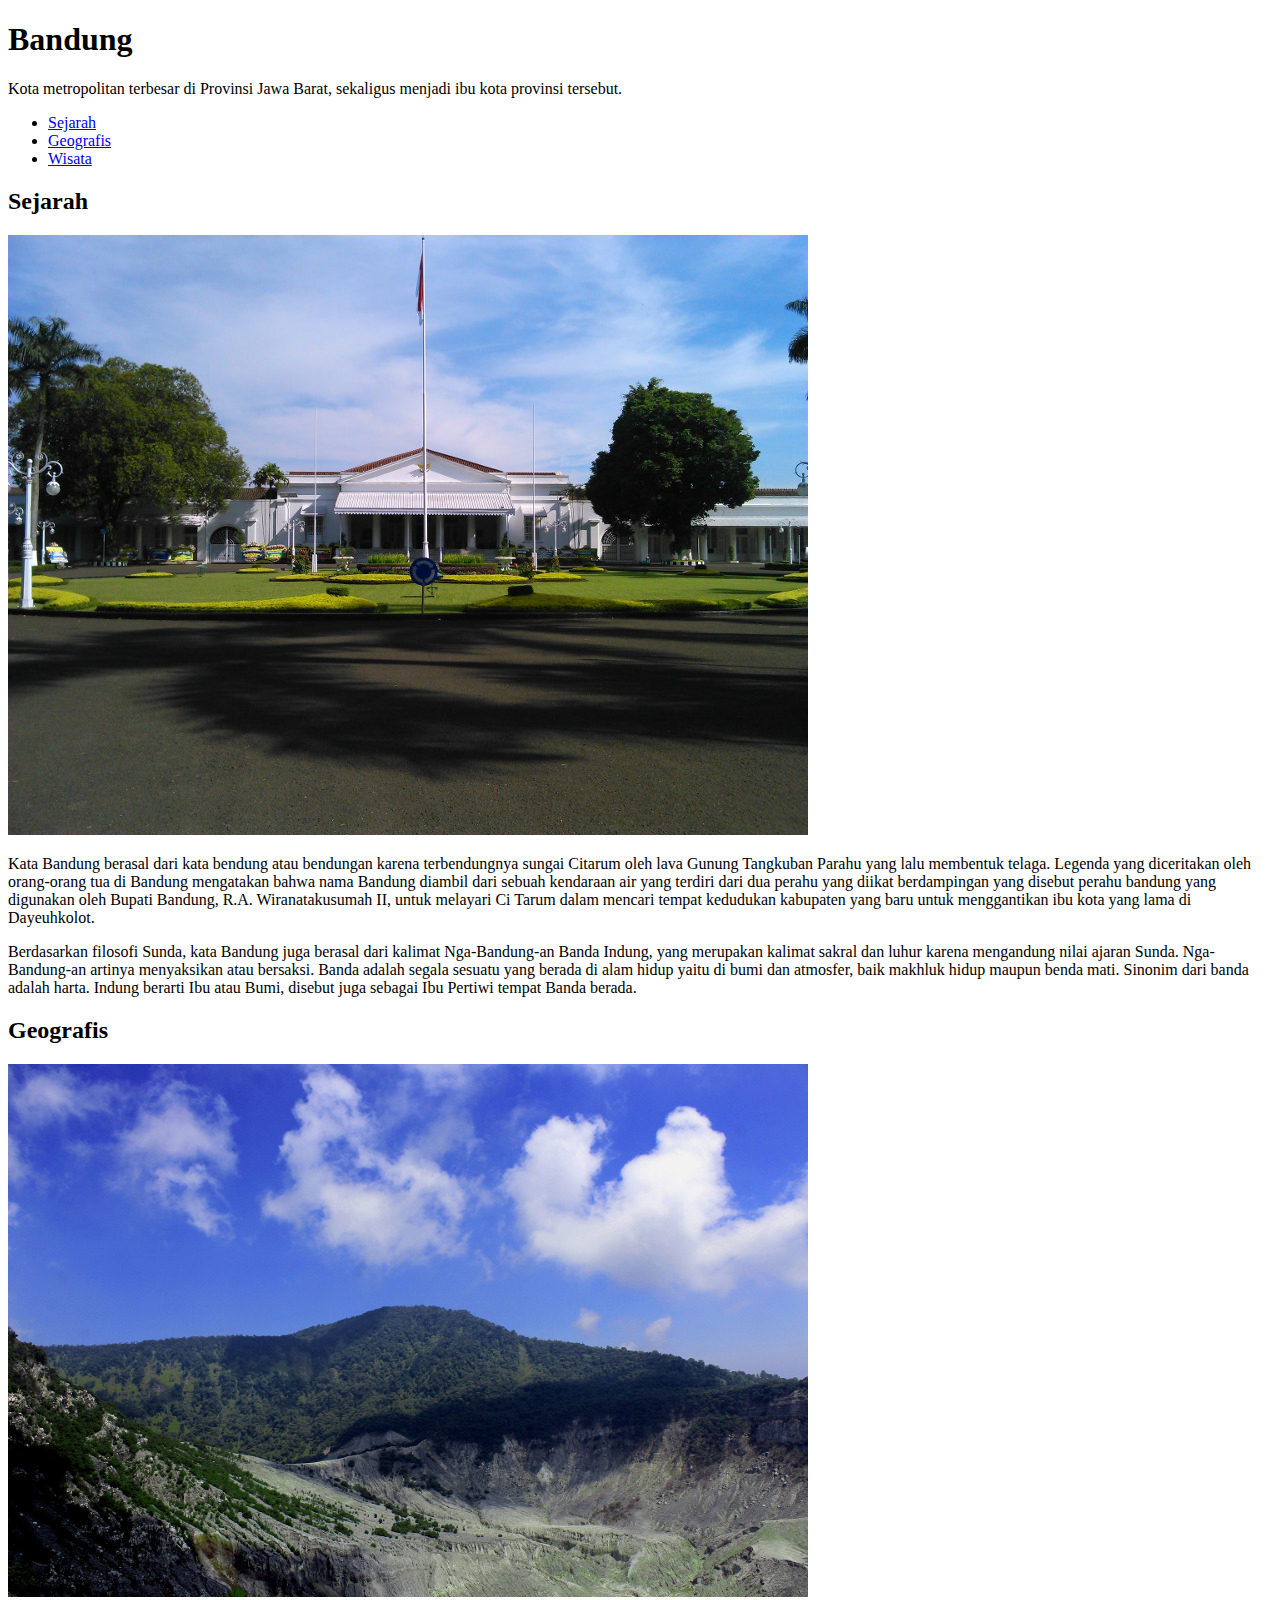
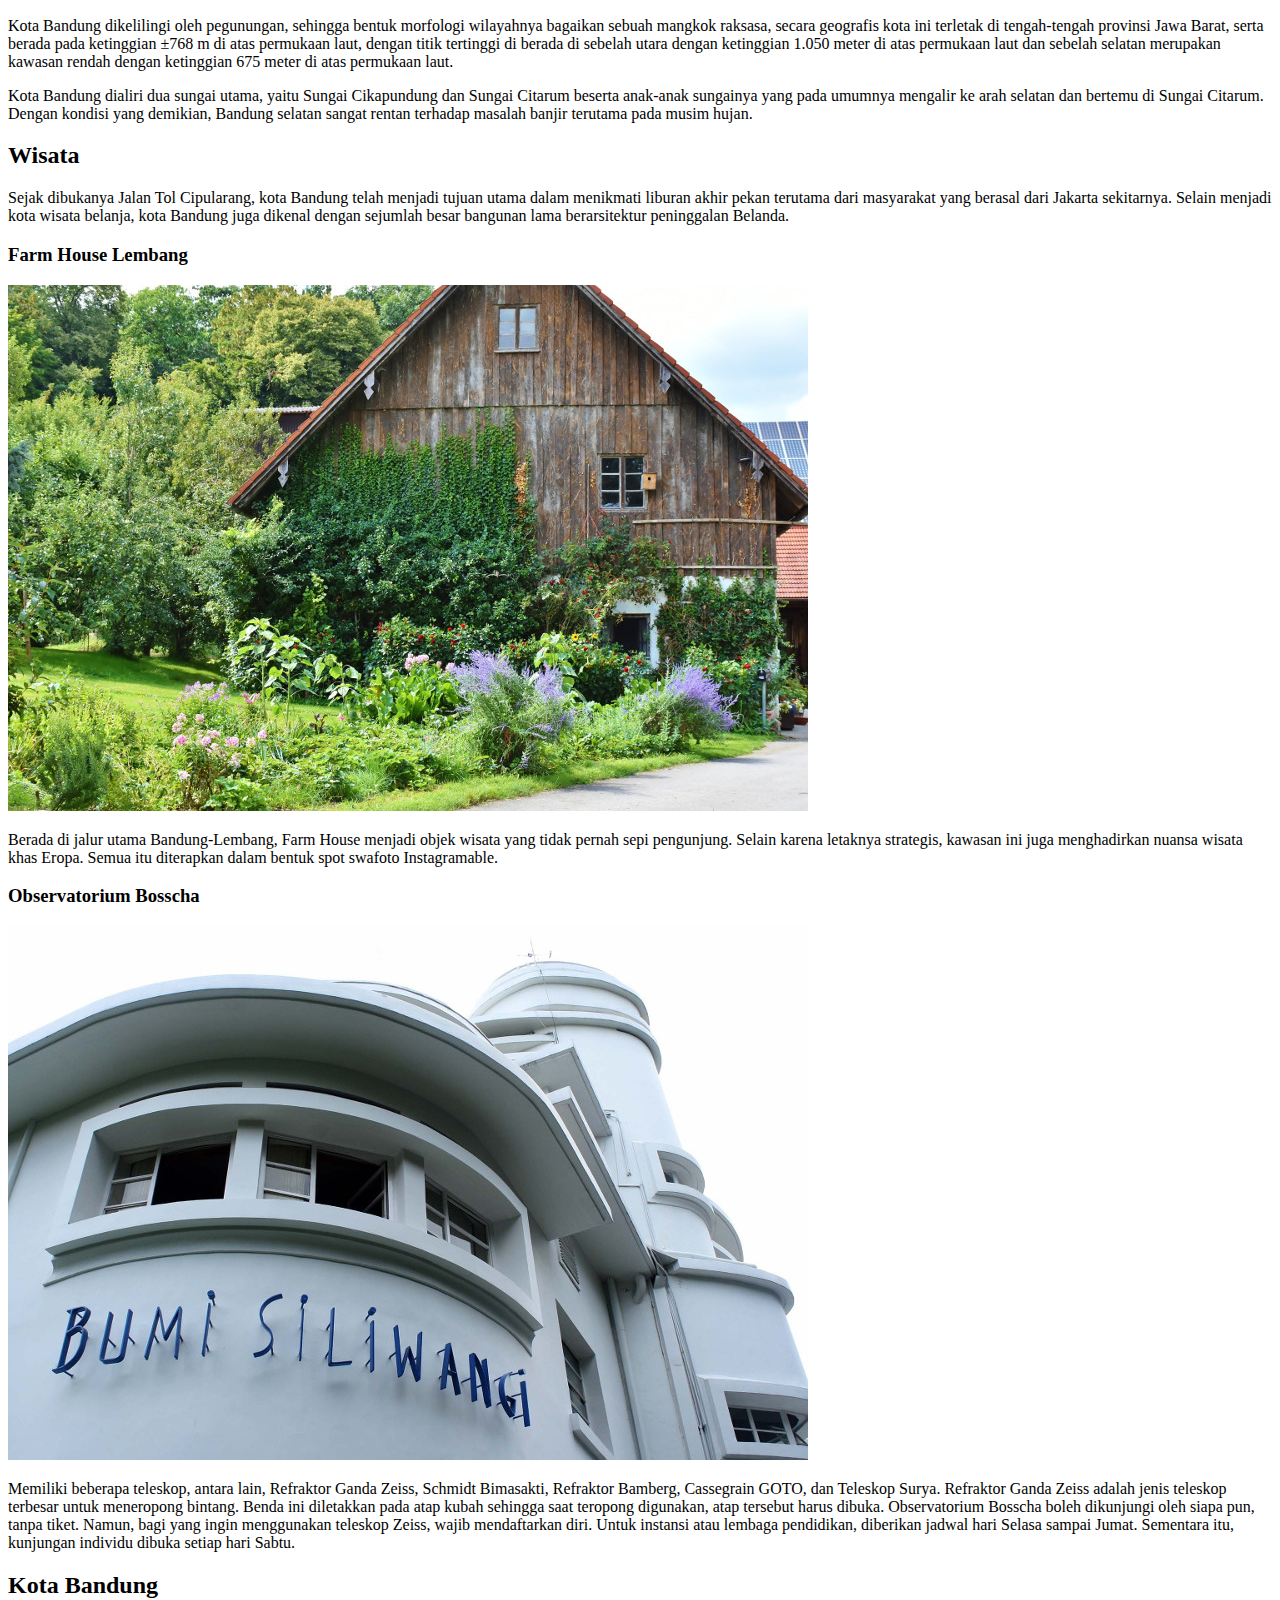
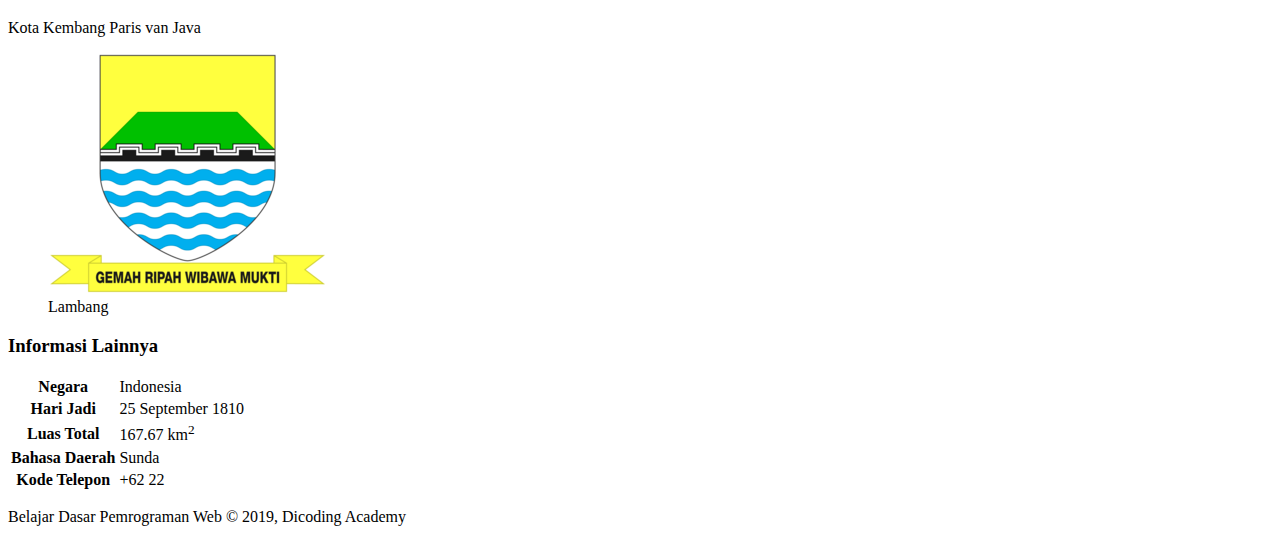
==== index.html @ 8bcd6dc8 "add table" ====
<!DOCTYPE html>
<html>
<head>
</head>
<body>
    <header>
        <h1>Bandung</h1>
        <p>Kota metropolitan terbesar di Provinsi Jawa Barat, sekaligus menjadi ibu kota provinsi tersebut.</p>
        <nav>
            <ul>
                <li><a href="#sejarah">Sejarah</a></li>
                <li><a href="#geografis">Geografis</a></li>
                <li><a href="#wisata">Wisata</a></li>
            </ul>
        </nav>
    </header>

    <main>
        <div id="content">
            <article id="sejarah">
                <h2>Sejarah</h2>
                <img src="assets/image/history.jpg" alt="sejarah">
                <p>Kata Bandung berasal dari kata bendung atau bendungan karena terbendungnya sungai Citarum oleh lava Gunung Tangkuban Parahu yang lalu membentuk telaga. Legenda yang diceritakan oleh orang-orang tua di Bandung mengatakan bahwa nama Bandung diambil dari sebuah kendaraan air yang terdiri dari dua perahu yang diikat berdampingan yang disebut perahu bandung yang digunakan oleh Bupati Bandung, R.A. Wiranatakusumah II, untuk melayari Ci Tarum dalam mencari tempat kedudukan kabupaten yang baru untuk menggantikan ibu kota yang lama di Dayeuhkolot.</p>
                <p>Berdasarkan filosofi Sunda, kata Bandung juga berasal dari kalimat Nga-Bandung-an Banda Indung, yang merupakan kalimat sakral dan luhur karena mengandung nilai ajaran Sunda. Nga-Bandung-an artinya menyaksikan atau bersaksi. Banda adalah segala sesuatu yang berada di alam hidup yaitu di bumi dan atmosfer, baik makhluk hidup maupun benda mati. Sinonim dari banda adalah harta. Indung berarti Ibu atau Bumi, disebut juga sebagai Ibu Pertiwi tempat Banda berada.</p>
            </article>

            <article id="geografis">
                <h2>Geografis</h2>
                <img src="assets/image/geografis.jpg" alt="geografis">
                <p>Kota Bandung dikelilingi oleh pegunungan, sehingga bentuk morfologi wilayahnya bagaikan sebuah mangkok raksasa, secara geografis kota ini terletak di tengah-tengah provinsi Jawa Barat, serta berada pada ketinggian ±768 m di atas permukaan laut, dengan titik tertinggi di berada di sebelah utara dengan ketinggian 1.050 meter di atas permukaan laut dan sebelah selatan merupakan kawasan rendah dengan ketinggian 675 meter di atas permukaan laut.</p>
                <p>Kota Bandung dialiri dua sungai utama, yaitu Sungai Cikapundung dan Sungai Citarum beserta anak-anak sungainya yang pada umumnya mengalir ke arah selatan dan bertemu di Sungai Citarum. Dengan kondisi yang demikian, Bandung selatan sangat rentan terhadap masalah banjir terutama pada musim hujan.</p>
            </article>
            
            <article id="wisata">
                <h2>Wisata</h2>
                <p>Sejak dibukanya Jalan Tol Cipularang, kota Bandung telah menjadi tujuan utama dalam menikmati liburan akhir pekan terutama dari masyarakat yang berasal dari Jakarta sekitarnya. Selain menjadi kota wisata belanja, kota Bandung juga dikenal dengan sejumlah besar bangunan lama berarsitektur peninggalan Belanda.</p>
                
                <section>
                    <h3>Farm House Lembang</h3>
                    <img src="assets/image/farm-house.jpg" alt="farm house">
                    <p>Berada di jalur utama Bandung-Lembang, Farm House menjadi objek wisata yang tidak pernah sepi pengunjung. Selain karena letaknya strategis, kawasan ini juga menghadirkan nuansa wisata khas Eropa. Semua itu diterapkan dalam bentuk spot swafoto Instagramable.</p>
                </section>

                <section>
                    <h3>Observatorium Bosscha</h3>
                    <img src="assets/image/bosscha.jpg" alt="bosscha">
                    <p>Memiliki beberapa teleskop, antara lain, Refraktor Ganda Zeiss, Schmidt Bimasakti, Refraktor Bamberg, Cassegrain GOTO, dan Teleskop Surya. Refraktor Ganda Zeiss adalah jenis teleskop terbesar untuk meneropong bintang. Benda ini diletakkan pada atap kubah sehingga saat teropong digunakan, atap tersebut harus dibuka. Observatorium Bosscha boleh dikunjungi oleh siapa pun, tanpa tiket. Namun, bagi yang ingin menggunakan teleskop Zeiss, wajib mendaftarkan diri. Untuk instansi atau lembaga pendidikan, diberikan jadwal hari Selasa sampai Jumat. Sementara itu, kunjungan individu dibuka setiap hari Sabtu.</p>
                </section>
            </article>
        </div>

        <aside>
            <article>
                <header>
                    <h2>Kota Bandung</h2>
                    <p>Kota Kembang Paris van Java</p>
                    <figure>
                        <img src="assets/image/bandung-badge.png" >
                        <figcaption>Lambang</figcaption>
                    </figure>
                </header>
                <section>
                    <h3>Informasi Lainnya</h3>
                    <table>
                        <tr>
                            <th>Negara</th>
                            <td>Indonesia</td>
                        </tr>
                        <tr>
                            <th>Hari Jadi</th>
                            <td>25 September 1810</td>
                        </tr>
                        <tr>
                            <th>Luas Total</th>
                            <td>167.67 km<sup>2</sup></td>
                        </tr>
                        <tr>
                            <th>Bahasa Daerah</th>
                            <td>Sunda</td>
                        </tr>
                        <tr>
                            <th>Kode Telepon</th>
                            <td>+62 22</td>
                        </tr>
                    </table>
                </section>
            </article>
        </aside>
    </main>

    <footer>
        <p>Belajar Dasar Pemrograman Web &#169; 2019, Dicoding Academy</p>
    </footer>

</body>
</html>
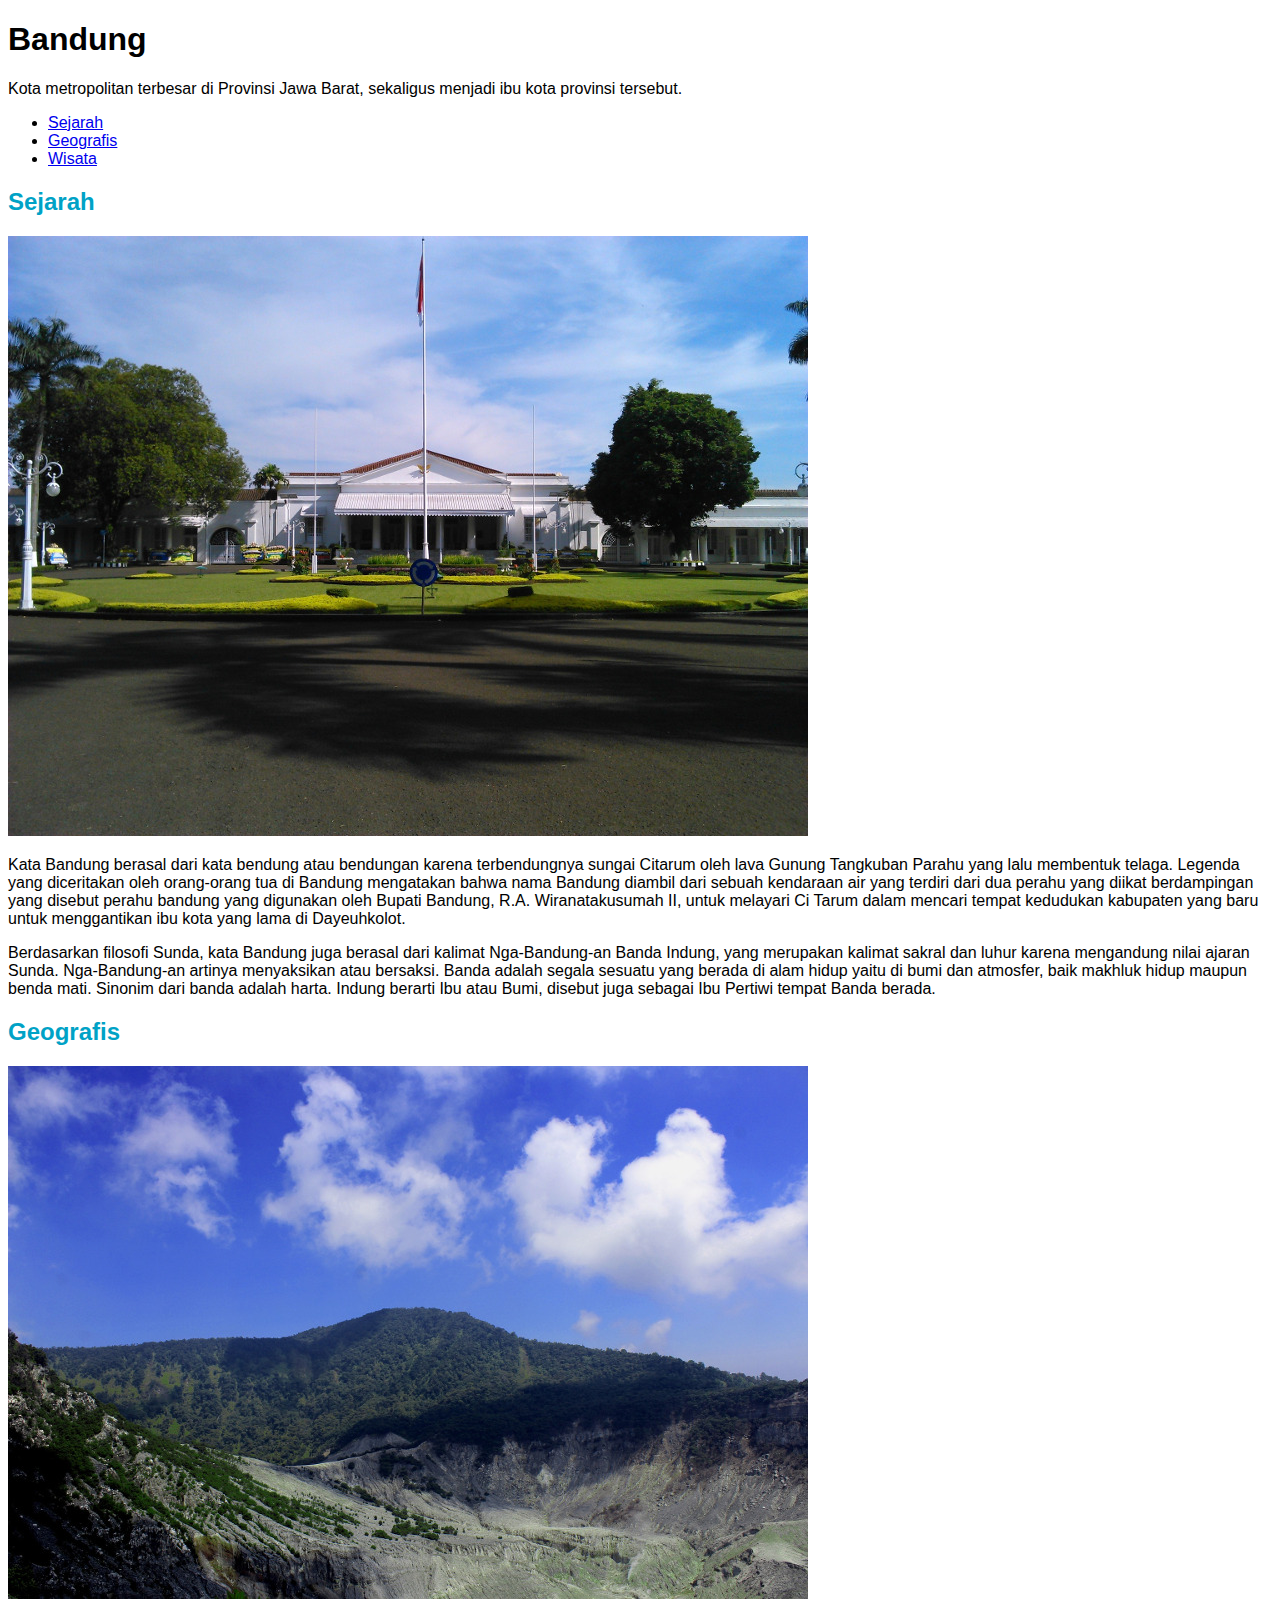
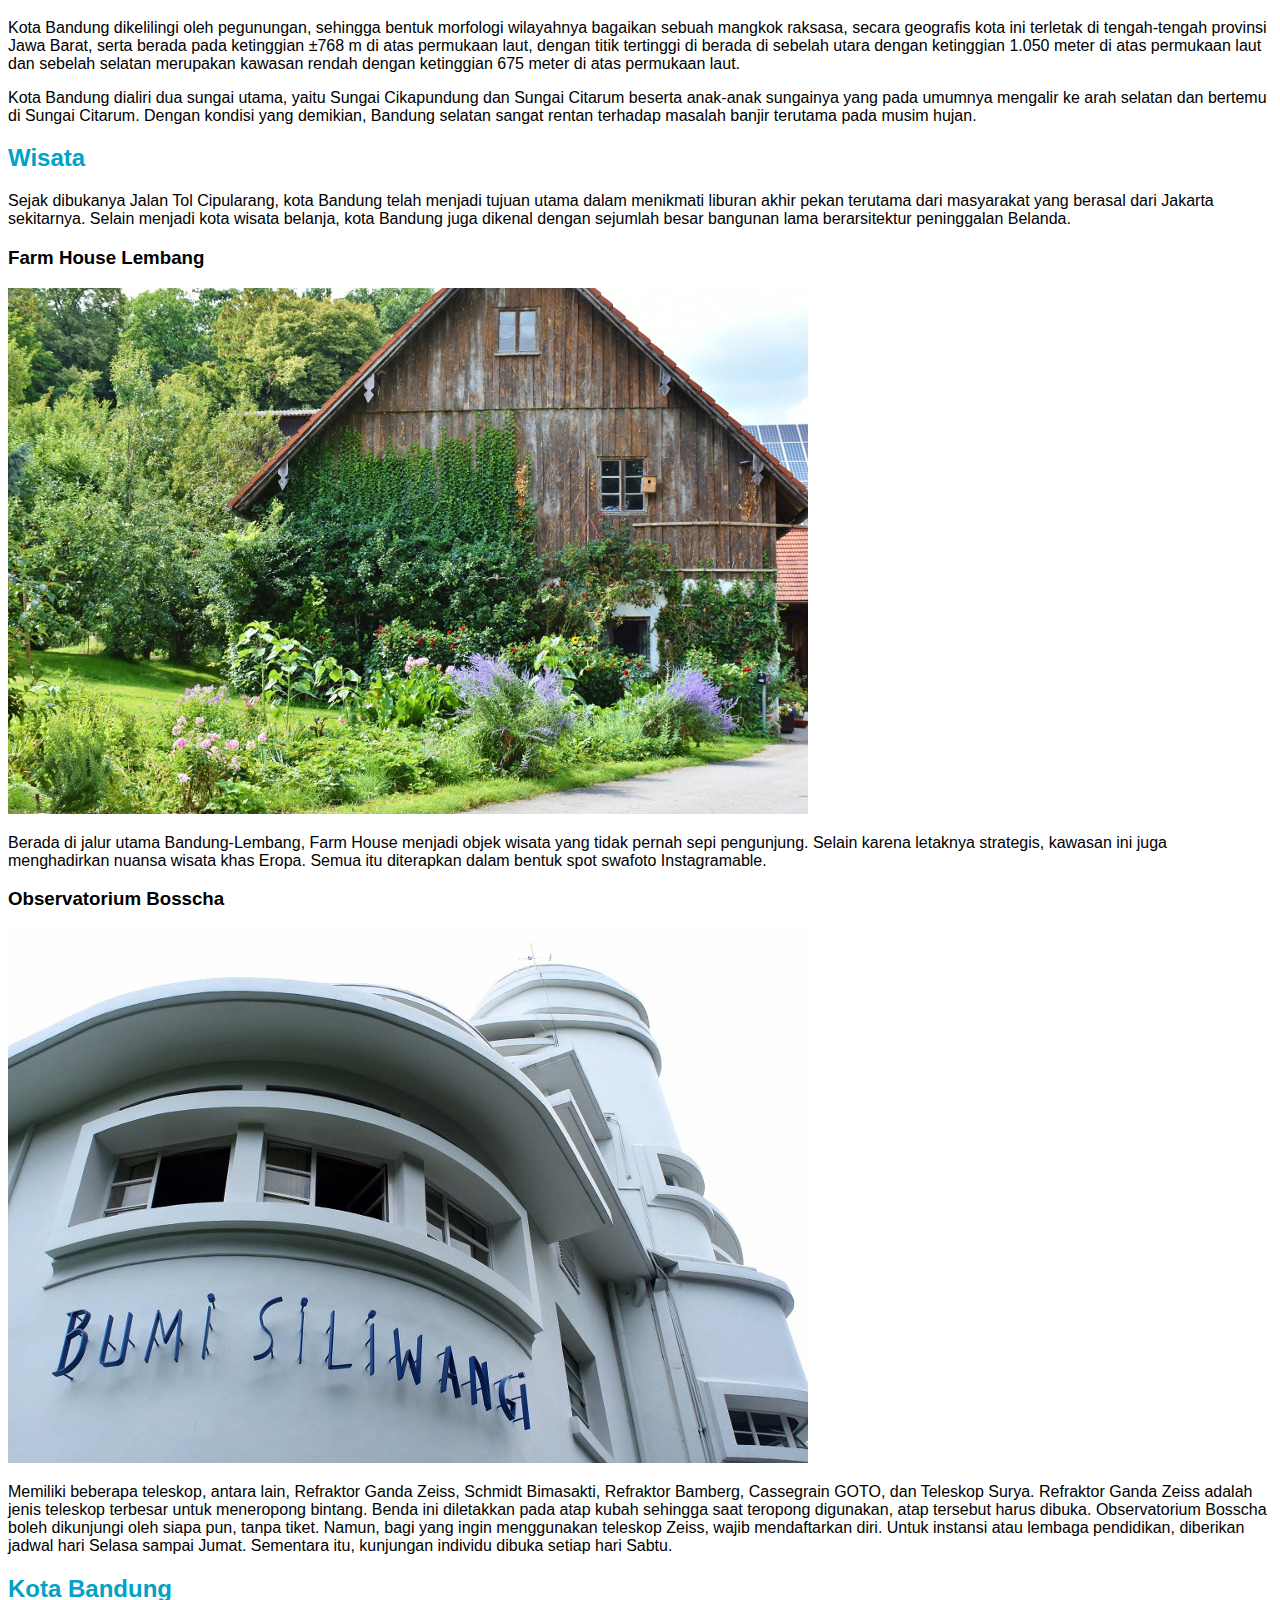
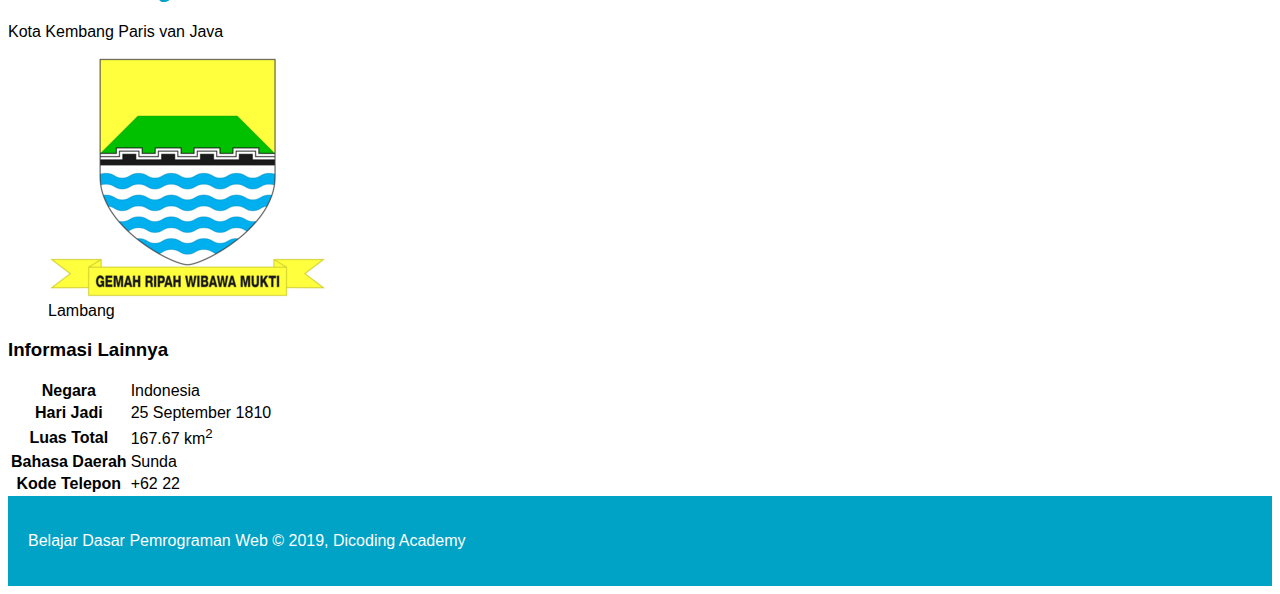
==== commit 72fb7964: "menerapkan styling dasar" ====
--- a/index.html
+++ b/index.html
@@ -1,6 +1,7 @@
 <!DOCTYPE html>
 <html>
 <head>
+    <link rel="stylesheet" href="assets/styles/style.css">
 </head>
 <body>
     <header>
--- a/assets/styles/style.css
+++ b/assets/styles/style.css
@@ -0,0 +1,17 @@
+body {
+    font-family: sans-serif;
+}
+
+h2 {
+    color: #00a2c6;
+}
+
+h3 {
+    color: 00a2c6;
+}
+
+footer {
+    padding: 20px;
+    color: white;
+    background-color: #00a2c6;
+}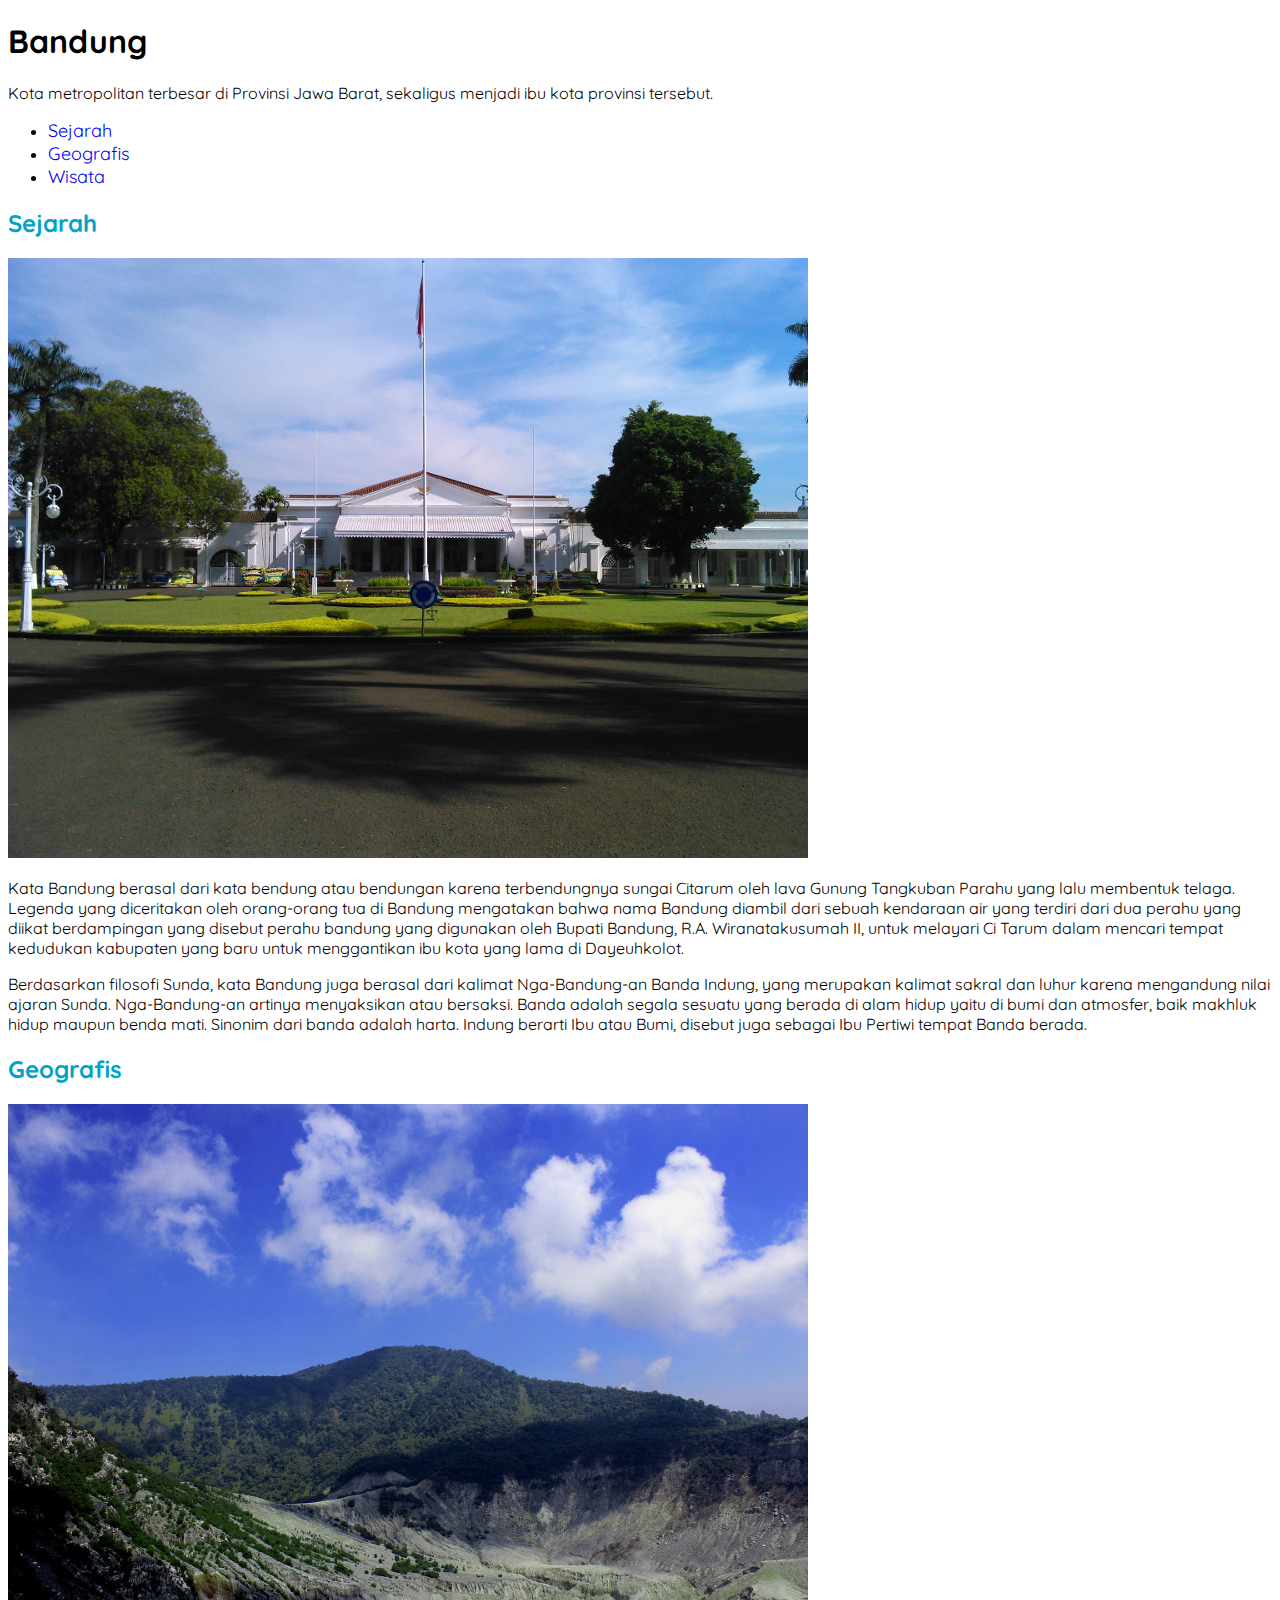
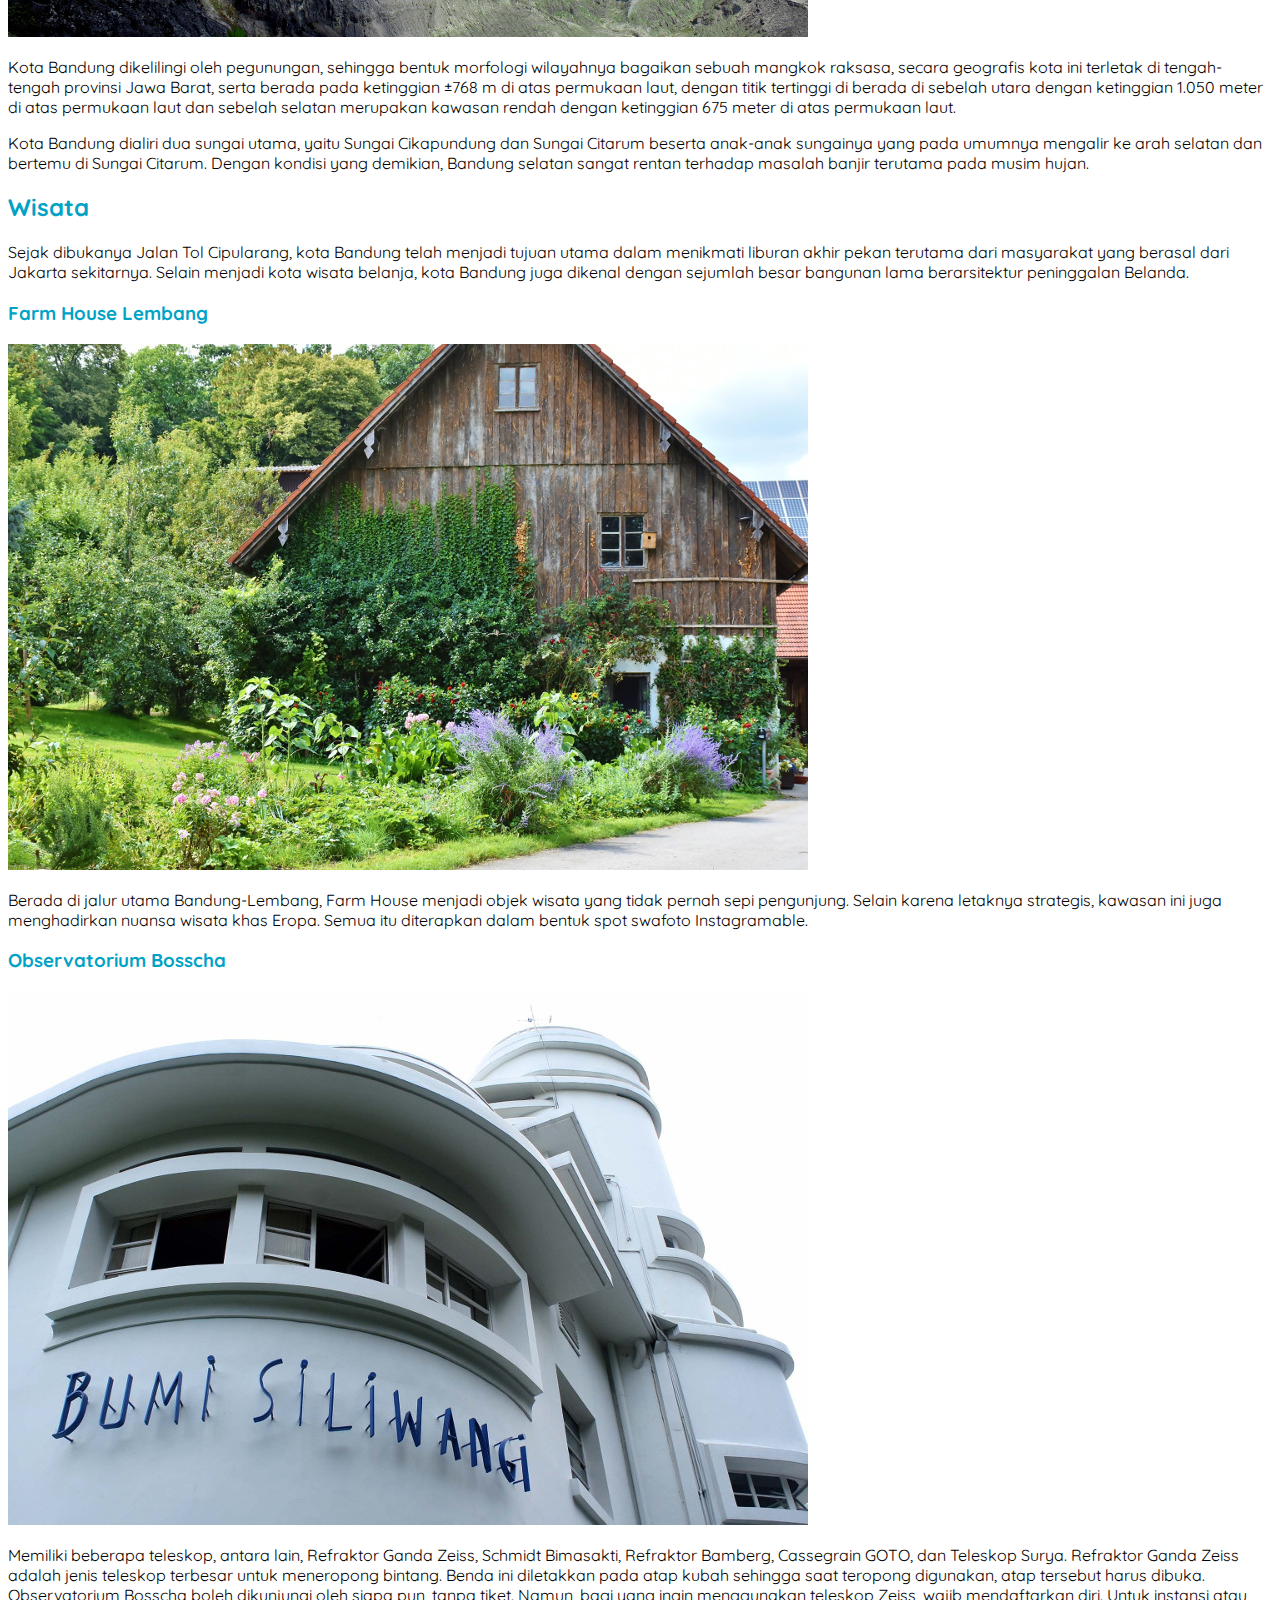
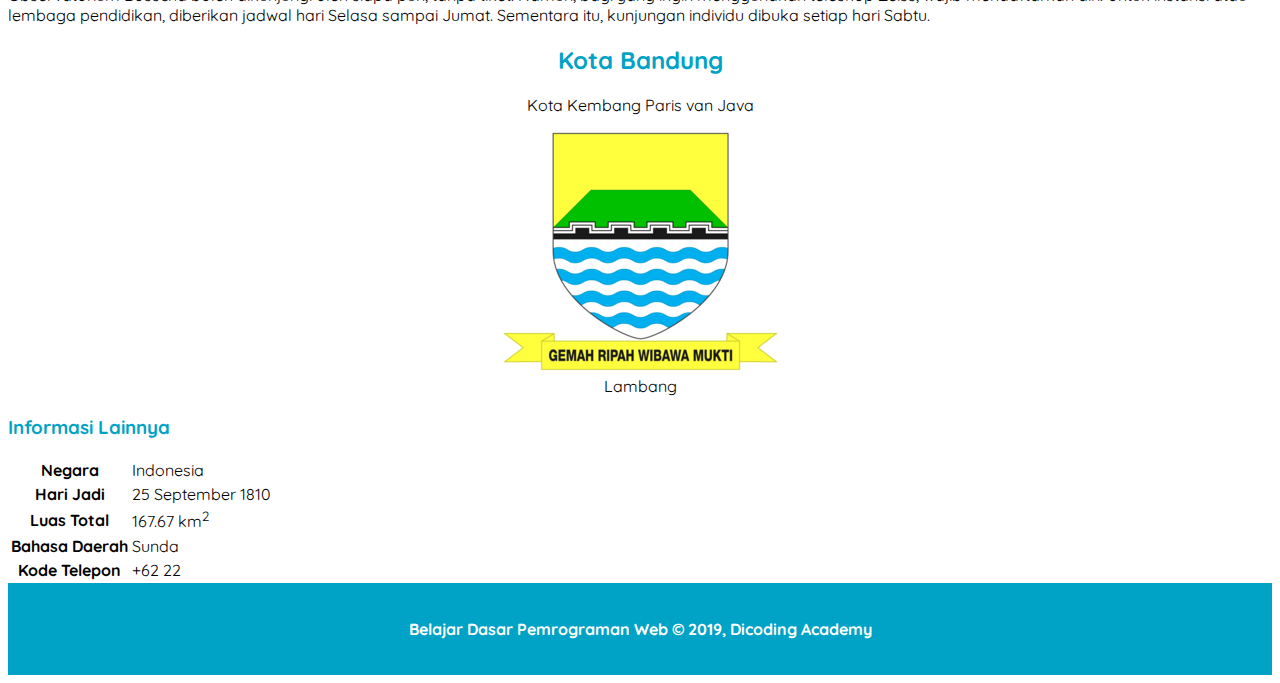
==== commit 872b5314: "menetapkan ukuran, ketebalan, dan alignment teks pad halaman profil" ====
--- a/index.html
+++ b/index.html
@@ -51,7 +51,7 @@
         </div>
 
         <aside>
-            <article>
+            <article class="profile" >
                 <header>
                     <h2>Kota Bandung</h2>
                     <p>Kota Kembang Paris van Java</p>
--- a/assets/styles/style.css
+++ b/assets/styles/style.css
@@ -1,5 +1,7 @@
+@import url('https://fonts.googleapis.com/css2?family=Quicksand:wght@400;700&display=swap');
+
 body {
-    font-family: sans-serif;
+    font-family: 'Quicksand', sans-serif;
 }
 
 h2 {
@@ -7,11 +9,33 @@
 }
 
 h3 {
-    color: 00a2c6;
+    color: #00a2c6;
 }
 
 footer {
     padding: 20px;
     color: white;
     background-color: #00a2c6;
+}
+
+nav a {
+    font-size: 18px;
+    font-weight: 400;
+    text-decoration: none;
+}
+
+nav a:hover {
+    font-weight: bold;
+}
+
+.profile header {
+    text-align: center;
+}
+
+footer {
+    padding: 20px;
+    color: white;
+    background-color: #00a2c6;
+    text-align: center;
+    font-weight: bold;
 }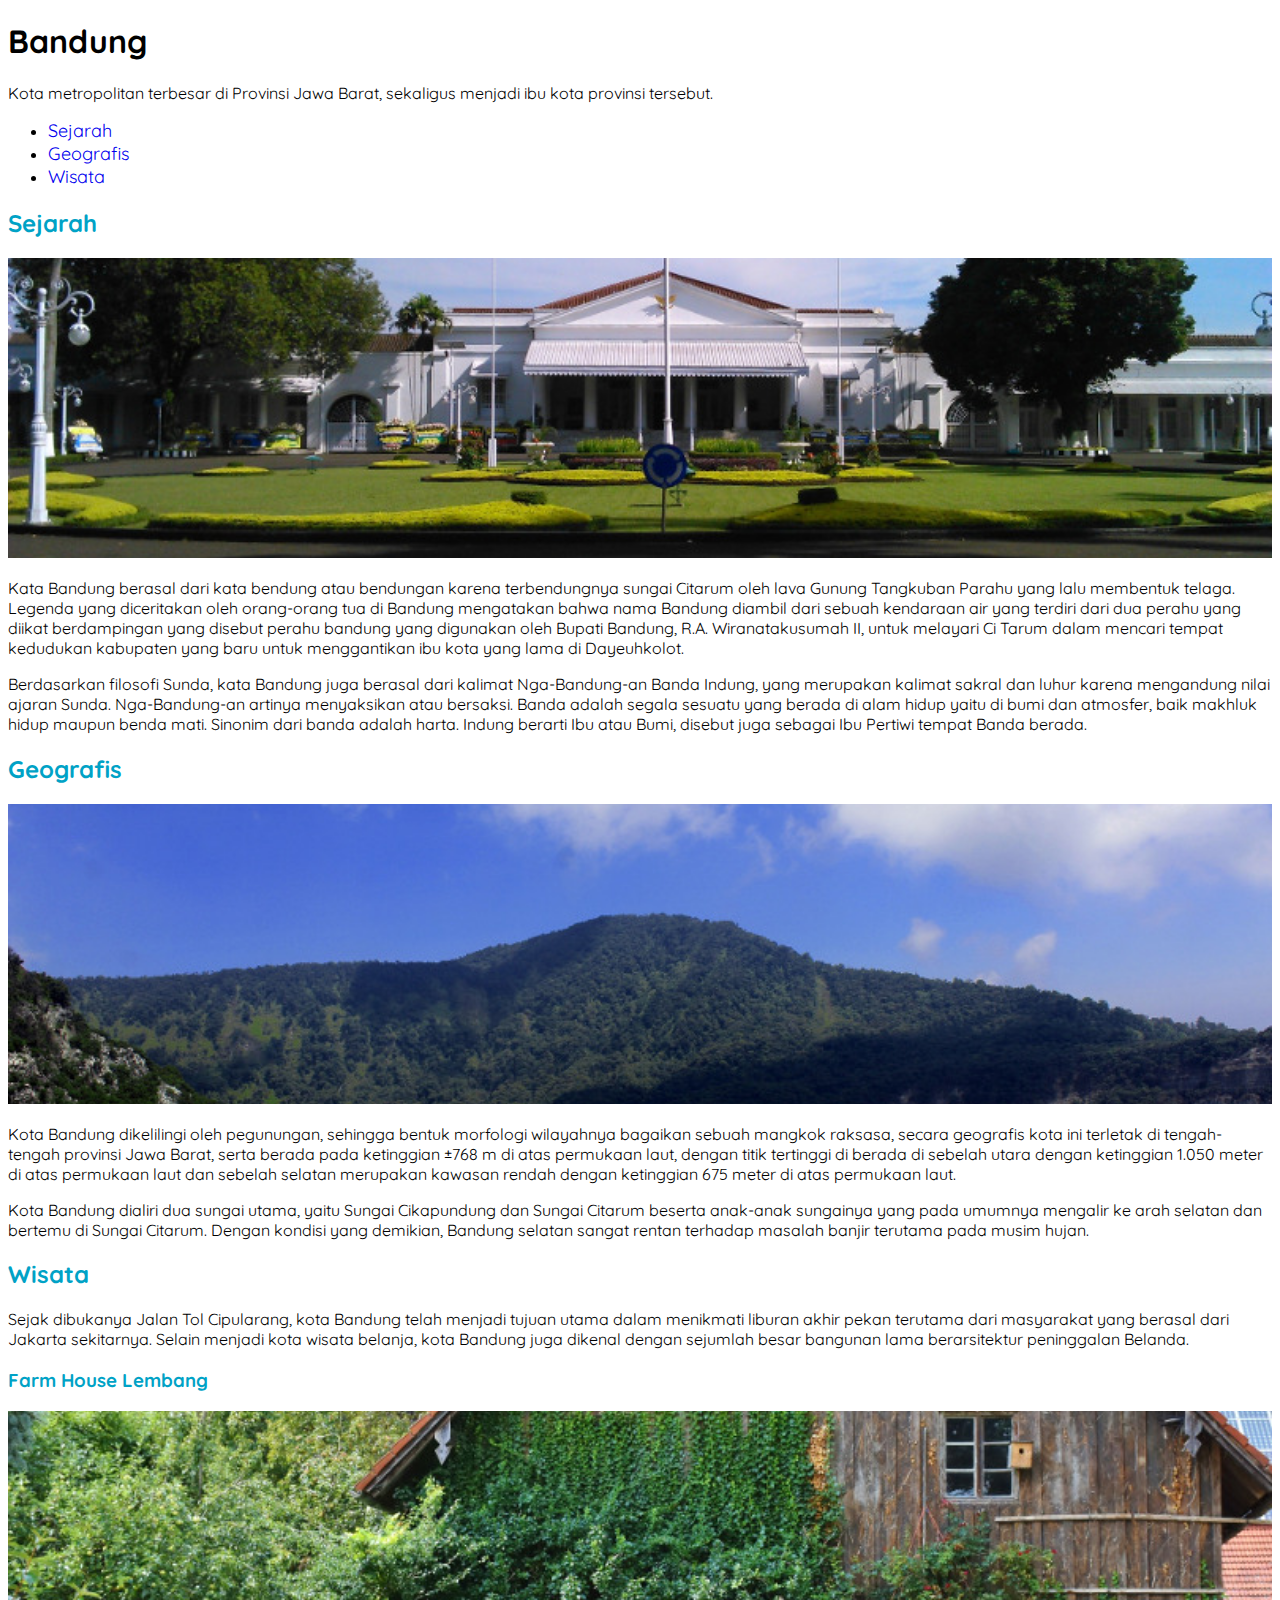
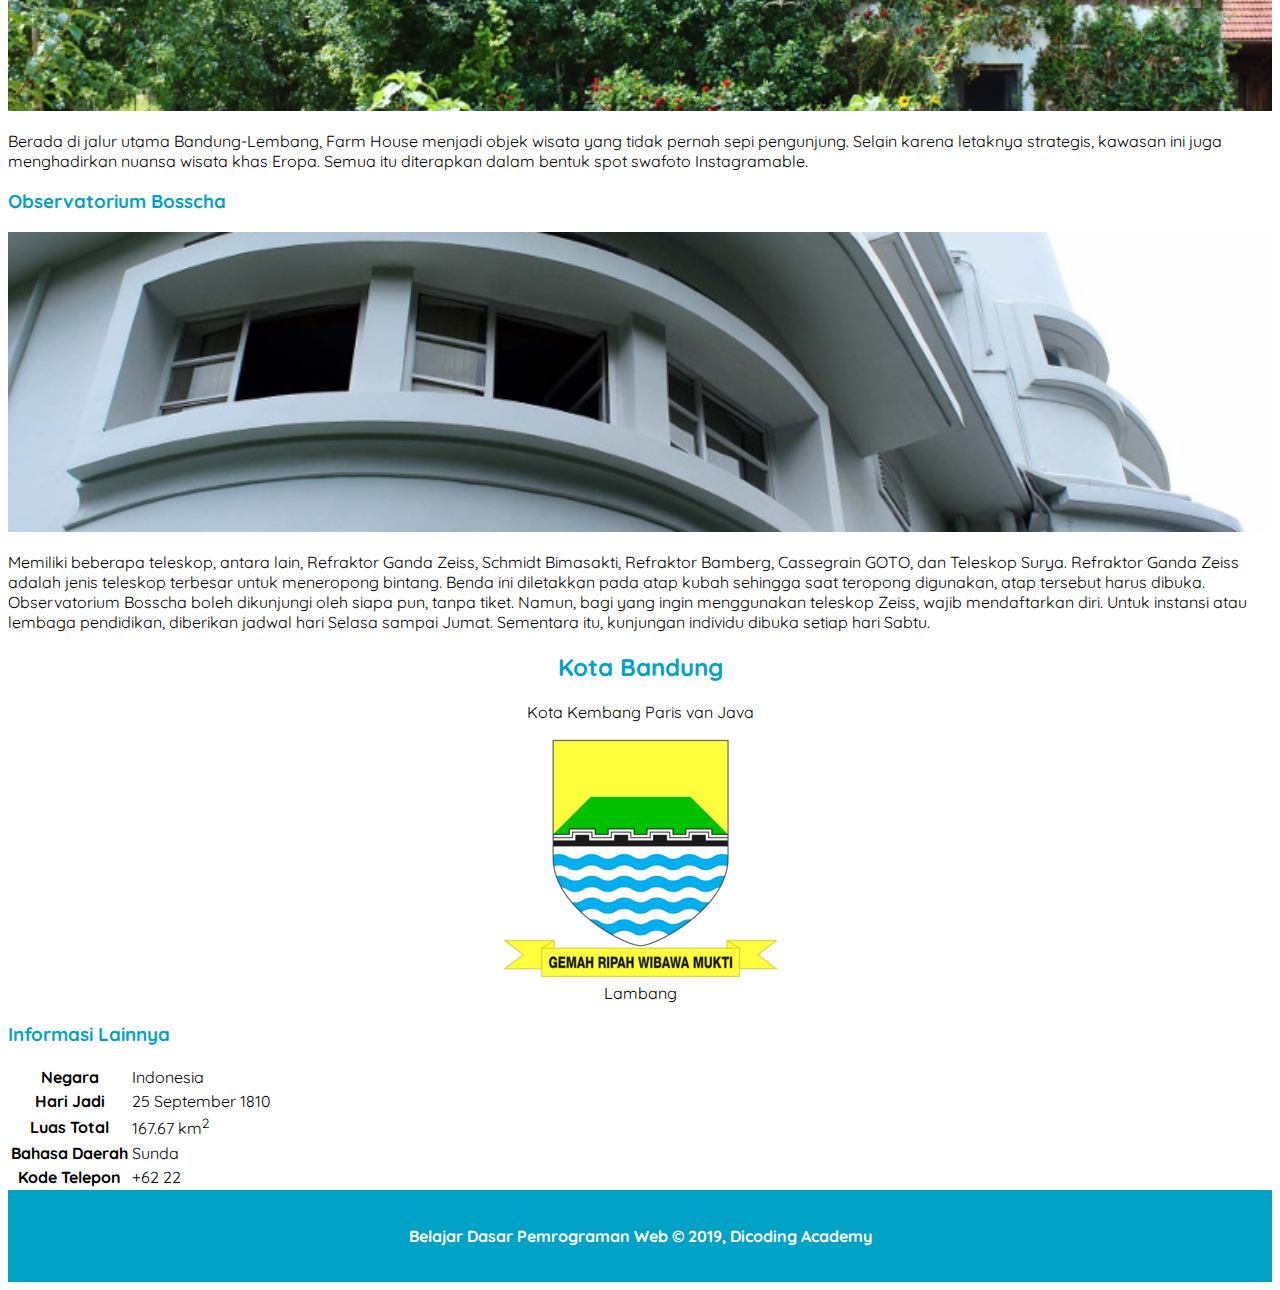
==== commit 514ac1ca: "Menetapkan ukuran pada gambar" ====
--- a/index.html
+++ b/index.html
@@ -20,14 +20,14 @@
         <div id="content">
             <article id="sejarah">
                 <h2>Sejarah</h2>
-                <img src="assets/image/history.jpg" alt="sejarah">
+                <img src="assets/image/history.jpg" alt="sejarah" class="featured-image">
                 <p>Kata Bandung berasal dari kata bendung atau bendungan karena terbendungnya sungai Citarum oleh lava Gunung Tangkuban Parahu yang lalu membentuk telaga. Legenda yang diceritakan oleh orang-orang tua di Bandung mengatakan bahwa nama Bandung diambil dari sebuah kendaraan air yang terdiri dari dua perahu yang diikat berdampingan yang disebut perahu bandung yang digunakan oleh Bupati Bandung, R.A. Wiranatakusumah II, untuk melayari Ci Tarum dalam mencari tempat kedudukan kabupaten yang baru untuk menggantikan ibu kota yang lama di Dayeuhkolot.</p>
                 <p>Berdasarkan filosofi Sunda, kata Bandung juga berasal dari kalimat Nga-Bandung-an Banda Indung, yang merupakan kalimat sakral dan luhur karena mengandung nilai ajaran Sunda. Nga-Bandung-an artinya menyaksikan atau bersaksi. Banda adalah segala sesuatu yang berada di alam hidup yaitu di bumi dan atmosfer, baik makhluk hidup maupun benda mati. Sinonim dari banda adalah harta. Indung berarti Ibu atau Bumi, disebut juga sebagai Ibu Pertiwi tempat Banda berada.</p>
             </article>
 
             <article id="geografis">
                 <h2>Geografis</h2>
-                <img src="assets/image/geografis.jpg" alt="geografis">
+                <img src="assets/image/geografis.jpg" alt="geografis" class="featured-image">
                 <p>Kota Bandung dikelilingi oleh pegunungan, sehingga bentuk morfologi wilayahnya bagaikan sebuah mangkok raksasa, secara geografis kota ini terletak di tengah-tengah provinsi Jawa Barat, serta berada pada ketinggian ±768 m di atas permukaan laut, dengan titik tertinggi di berada di sebelah utara dengan ketinggian 1.050 meter di atas permukaan laut dan sebelah selatan merupakan kawasan rendah dengan ketinggian 675 meter di atas permukaan laut.</p>
                 <p>Kota Bandung dialiri dua sungai utama, yaitu Sungai Cikapundung dan Sungai Citarum beserta anak-anak sungainya yang pada umumnya mengalir ke arah selatan dan bertemu di Sungai Citarum. Dengan kondisi yang demikian, Bandung selatan sangat rentan terhadap masalah banjir terutama pada musim hujan.</p>
             </article>
@@ -38,13 +38,13 @@
                 
                 <section>
                     <h3>Farm House Lembang</h3>
-                    <img src="assets/image/farm-house.jpg" alt="farm house">
+                    <img src="assets/image/farm-house.jpg" alt="farm house" class="featured-image">
                     <p>Berada di jalur utama Bandung-Lembang, Farm House menjadi objek wisata yang tidak pernah sepi pengunjung. Selain karena letaknya strategis, kawasan ini juga menghadirkan nuansa wisata khas Eropa. Semua itu diterapkan dalam bentuk spot swafoto Instagramable.</p>
                 </section>
 
                 <section>
                     <h3>Observatorium Bosscha</h3>
-                    <img src="assets/image/bosscha.jpg" alt="bosscha">
+                    <img src="assets/image/bosscha.jpg" alt="bosscha" class="featured-image">
                     <p>Memiliki beberapa teleskop, antara lain, Refraktor Ganda Zeiss, Schmidt Bimasakti, Refraktor Bamberg, Cassegrain GOTO, dan Teleskop Surya. Refraktor Ganda Zeiss adalah jenis teleskop terbesar untuk meneropong bintang. Benda ini diletakkan pada atap kubah sehingga saat teropong digunakan, atap tersebut harus dibuka. Observatorium Bosscha boleh dikunjungi oleh siapa pun, tanpa tiket. Namun, bagi yang ingin menggunakan teleskop Zeiss, wajib mendaftarkan diri. Untuk instansi atau lembaga pendidikan, diberikan jadwal hari Selasa sampai Jumat. Sementara itu, kunjungan individu dibuka setiap hari Sabtu.</p>
                 </section>
             </article>
--- a/assets/styles/style.css
+++ b/assets/styles/style.css
@@ -38,4 +38,11 @@
     background-color: #00a2c6;
     text-align: center;
     font-weight: bold;
+}
+
+.featured-image {
+    width: 100%;
+    max-height: 300px;
+    object-fit: cover;
+    object-position: center;
 }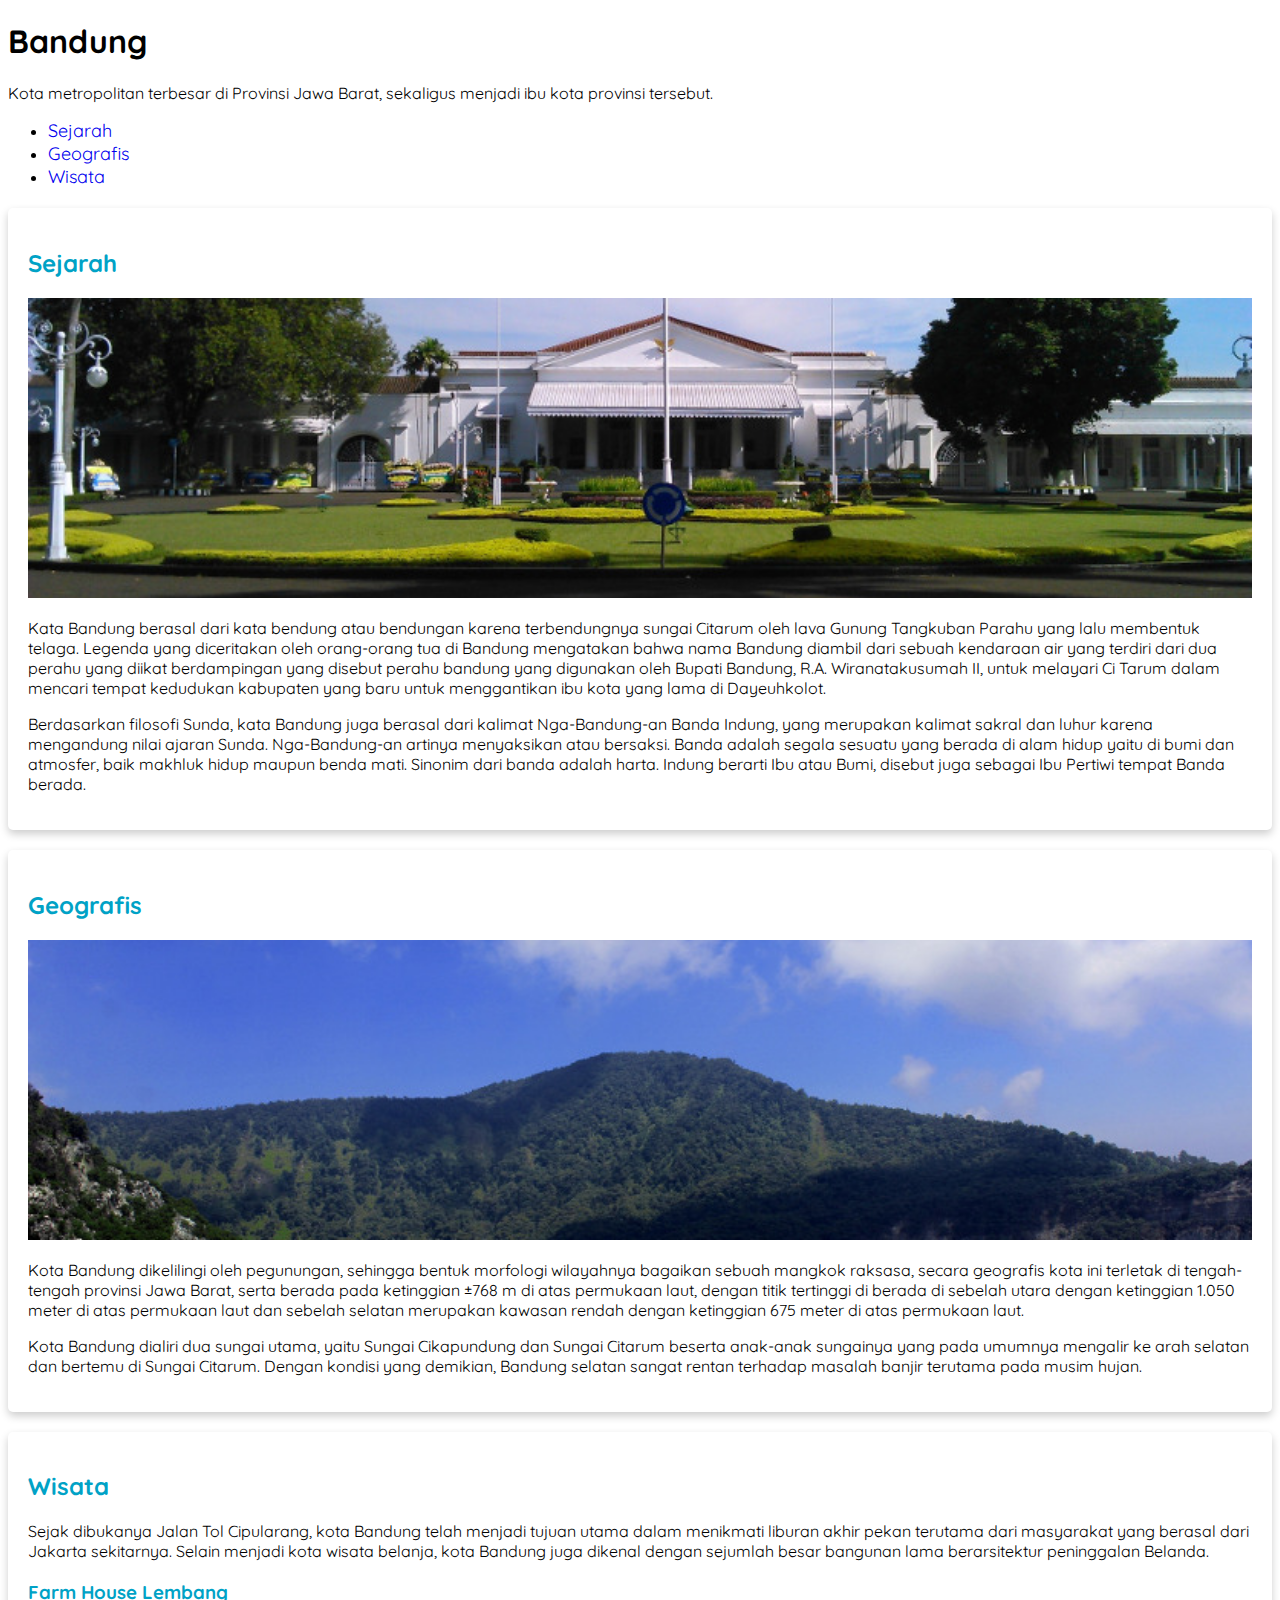
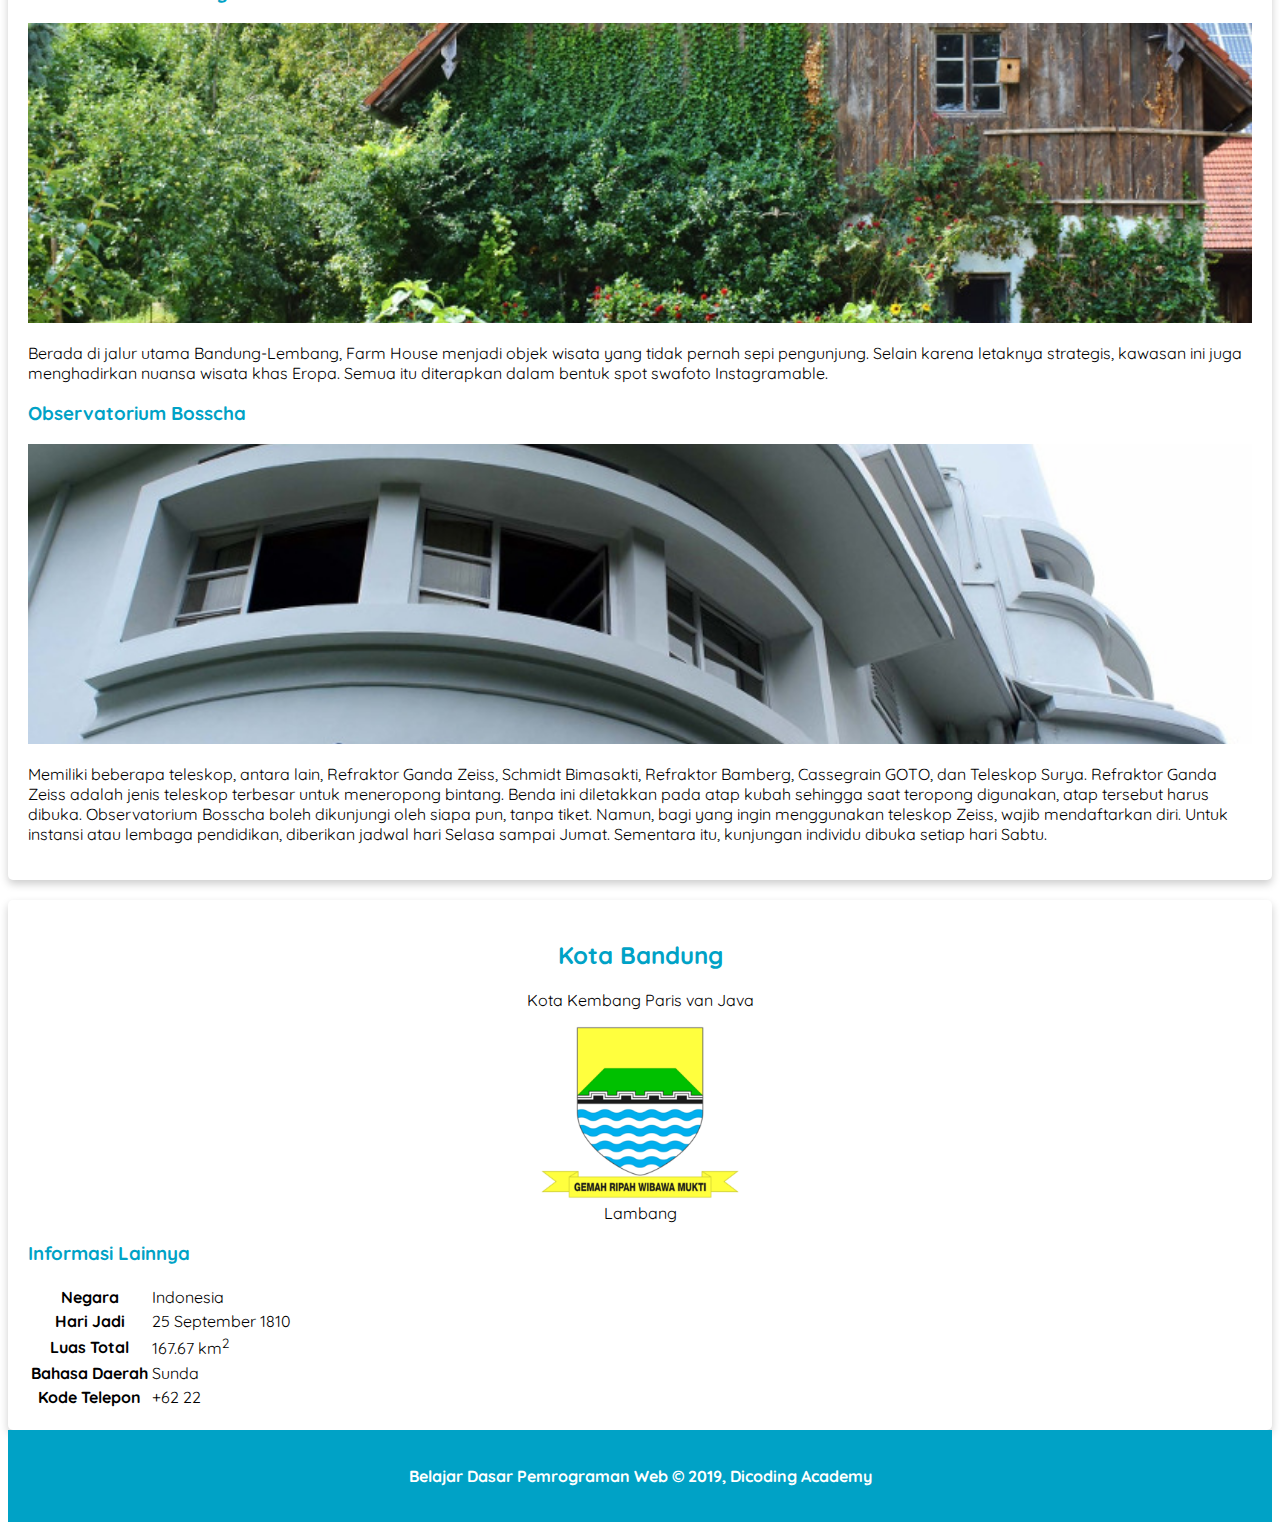
==== commit bf01b34a: "menerapkan card style pada elemen article" ====
--- a/index.html
+++ b/index.html
@@ -18,21 +18,21 @@
 
     <main>
         <div id="content">
-            <article id="sejarah">
+            <article id="sejarah" class="card">
                 <h2>Sejarah</h2>
                 <img src="assets/image/history.jpg" alt="sejarah" class="featured-image">
                 <p>Kata Bandung berasal dari kata bendung atau bendungan karena terbendungnya sungai Citarum oleh lava Gunung Tangkuban Parahu yang lalu membentuk telaga. Legenda yang diceritakan oleh orang-orang tua di Bandung mengatakan bahwa nama Bandung diambil dari sebuah kendaraan air yang terdiri dari dua perahu yang diikat berdampingan yang disebut perahu bandung yang digunakan oleh Bupati Bandung, R.A. Wiranatakusumah II, untuk melayari Ci Tarum dalam mencari tempat kedudukan kabupaten yang baru untuk menggantikan ibu kota yang lama di Dayeuhkolot.</p>
                 <p>Berdasarkan filosofi Sunda, kata Bandung juga berasal dari kalimat Nga-Bandung-an Banda Indung, yang merupakan kalimat sakral dan luhur karena mengandung nilai ajaran Sunda. Nga-Bandung-an artinya menyaksikan atau bersaksi. Banda adalah segala sesuatu yang berada di alam hidup yaitu di bumi dan atmosfer, baik makhluk hidup maupun benda mati. Sinonim dari banda adalah harta. Indung berarti Ibu atau Bumi, disebut juga sebagai Ibu Pertiwi tempat Banda berada.</p>
             </article>
 
-            <article id="geografis">
+            <article id="geografis" class="card">
                 <h2>Geografis</h2>
                 <img src="assets/image/geografis.jpg" alt="geografis" class="featured-image">
                 <p>Kota Bandung dikelilingi oleh pegunungan, sehingga bentuk morfologi wilayahnya bagaikan sebuah mangkok raksasa, secara geografis kota ini terletak di tengah-tengah provinsi Jawa Barat, serta berada pada ketinggian ±768 m di atas permukaan laut, dengan titik tertinggi di berada di sebelah utara dengan ketinggian 1.050 meter di atas permukaan laut dan sebelah selatan merupakan kawasan rendah dengan ketinggian 675 meter di atas permukaan laut.</p>
                 <p>Kota Bandung dialiri dua sungai utama, yaitu Sungai Cikapundung dan Sungai Citarum beserta anak-anak sungainya yang pada umumnya mengalir ke arah selatan dan bertemu di Sungai Citarum. Dengan kondisi yang demikian, Bandung selatan sangat rentan terhadap masalah banjir terutama pada musim hujan.</p>
             </article>
             
-            <article id="wisata">
+            <article id="wisata" class="card">
                 <h2>Wisata</h2>
                 <p>Sejak dibukanya Jalan Tol Cipularang, kota Bandung telah menjadi tujuan utama dalam menikmati liburan akhir pekan terutama dari masyarakat yang berasal dari Jakarta sekitarnya. Selain menjadi kota wisata belanja, kota Bandung juga dikenal dengan sejumlah besar bangunan lama berarsitektur peninggalan Belanda.</p>
                 
@@ -51,7 +51,7 @@
         </div>
 
         <aside>
-            <article class="profile" >
+            <article class="profile card" >
                 <header>
                     <h2>Kota Bandung</h2>
                     <p>Kota Kembang Paris van Java</p>
--- a/assets/styles/style.css
+++ b/assets/styles/style.css
@@ -45,4 +45,15 @@
     max-height: 300px;
     object-fit: cover;
     object-position: center;
+}
+
+.profile img {
+    width: 200px;
+}
+
+.card {
+    box-shadow: 0 4px 8px 0 rgba(0, 0, 0, 0.2);
+    border-radius: 5px;
+    padding: 20px;
+    margin-top: 20px;
 }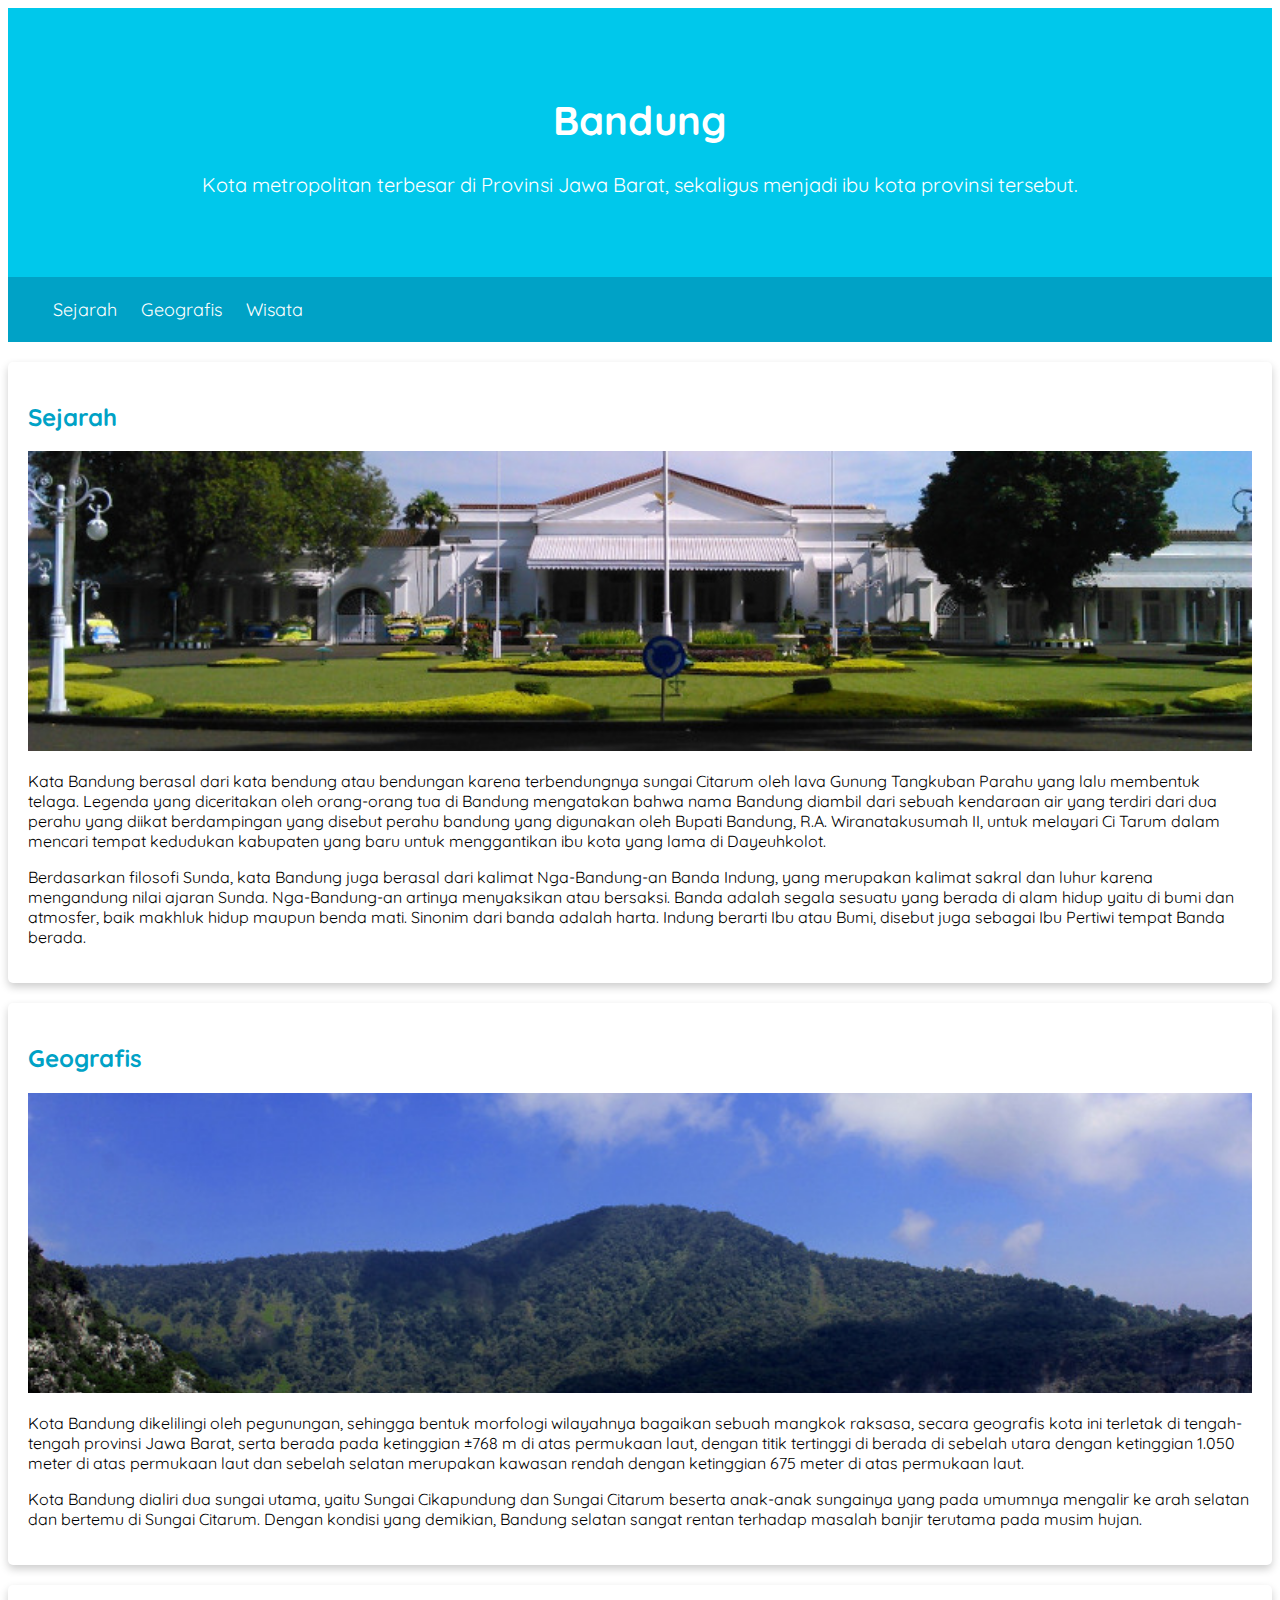
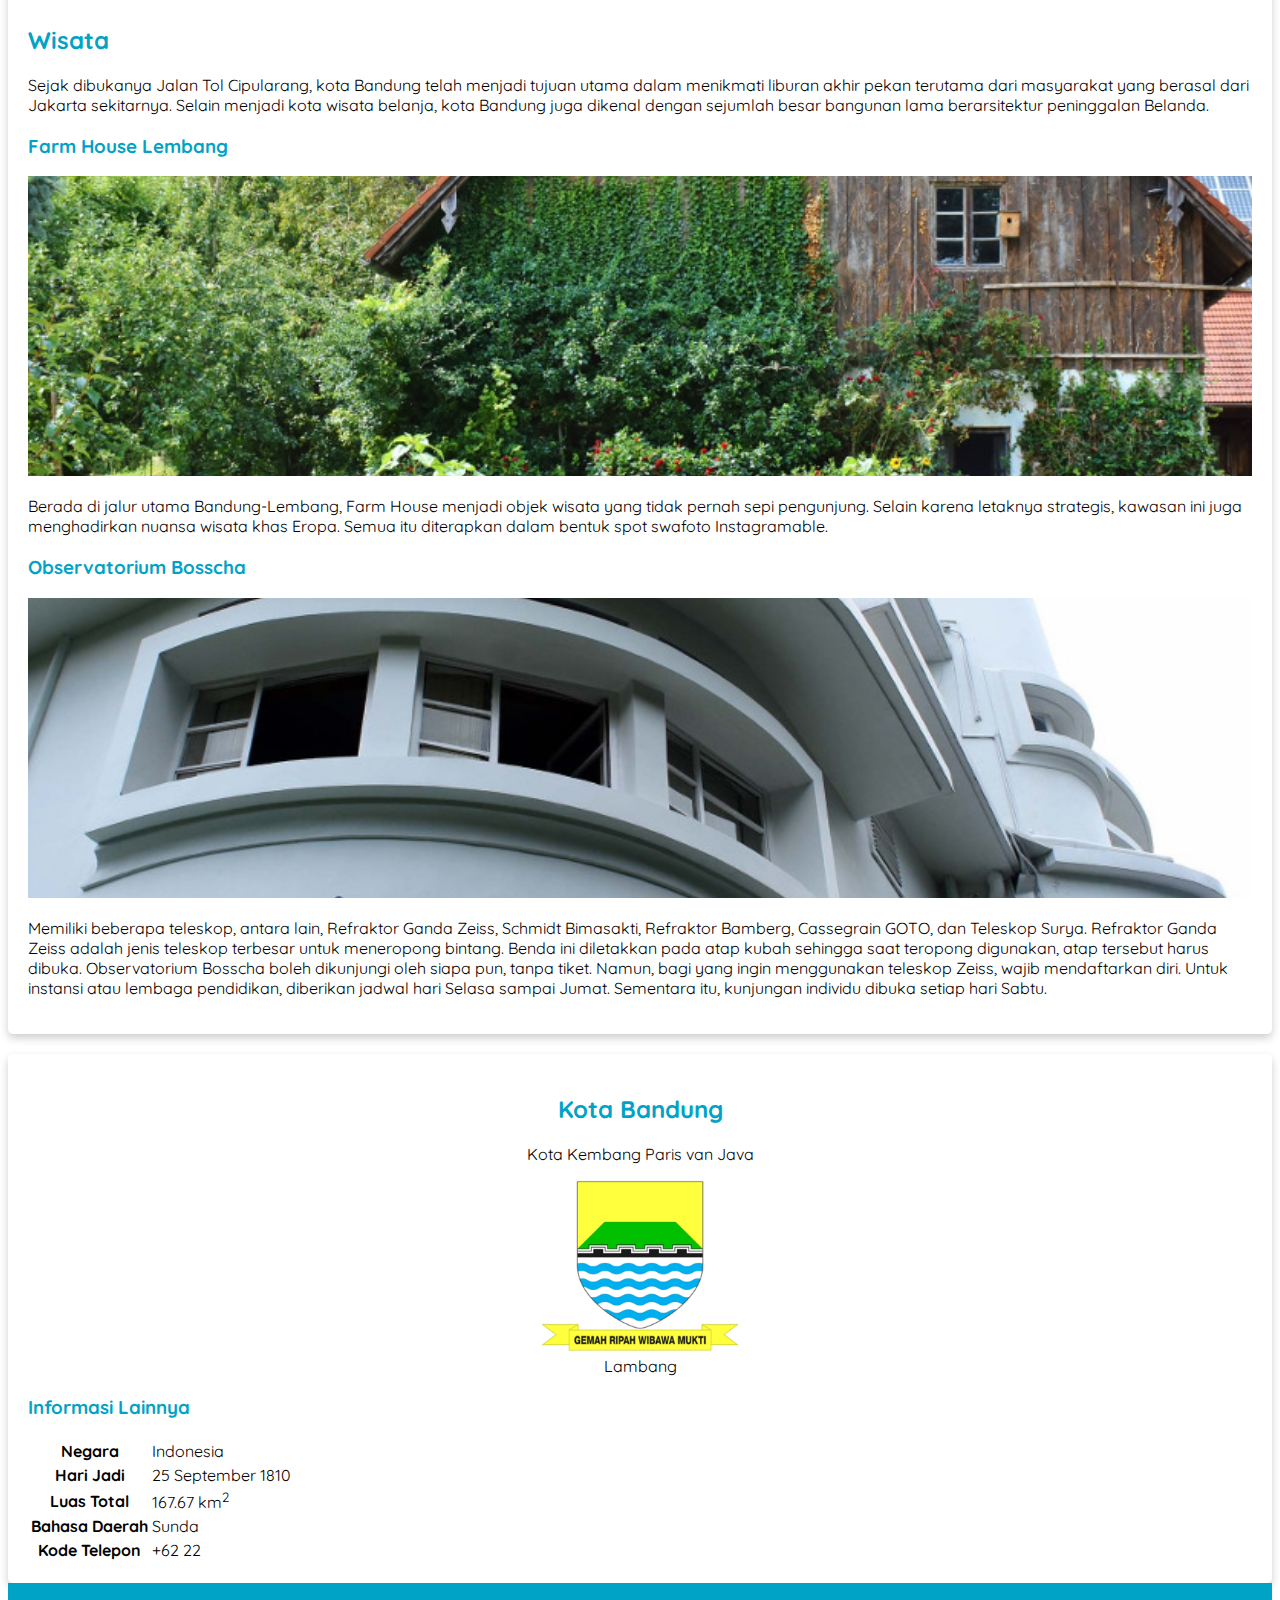
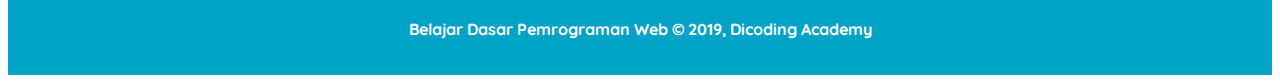
==== commit cd05c87e: "menerapkan jumbotron dan navigasi pada header" ====
--- a/index.html
+++ b/index.html
@@ -5,8 +5,10 @@
 </head>
 <body>
     <header>
-        <h1>Bandung</h1>
-        <p>Kota metropolitan terbesar di Provinsi Jawa Barat, sekaligus menjadi ibu kota provinsi tersebut.</p>
+        <div class="jumbotron">
+            <h1>Bandung</h1>
+            <p>Kota metropolitan terbesar di Provinsi Jawa Barat, sekaligus menjadi ibu kota provinsi tersebut.</p>
+        </div>
         <nav>
             <ul>
                 <li><a href="#sejarah">Sejarah</a></li>
--- a/assets/styles/style.css
+++ b/assets/styles/style.css
@@ -56,4 +56,30 @@
     border-radius: 5px;
     padding: 20px;
     margin-top: 20px;
+}
+
+.jumbotron {
+    padding: 60px;
+    background-color: #00c8eb;
+    text-align: center;
+    font-size: 20px;
+    color: white;
+}
+
+nav li {
+    display: inline;
+    list-style-type: none;
+    margin-right: 20px;
+}
+
+nav {
+    background-color: #00a2c6;
+    padding: 5px;
+}
+
+nav a {
+    font-size: 18px;
+    font-weight: 400;
+    text-decoration: none;
+    color: white;
 }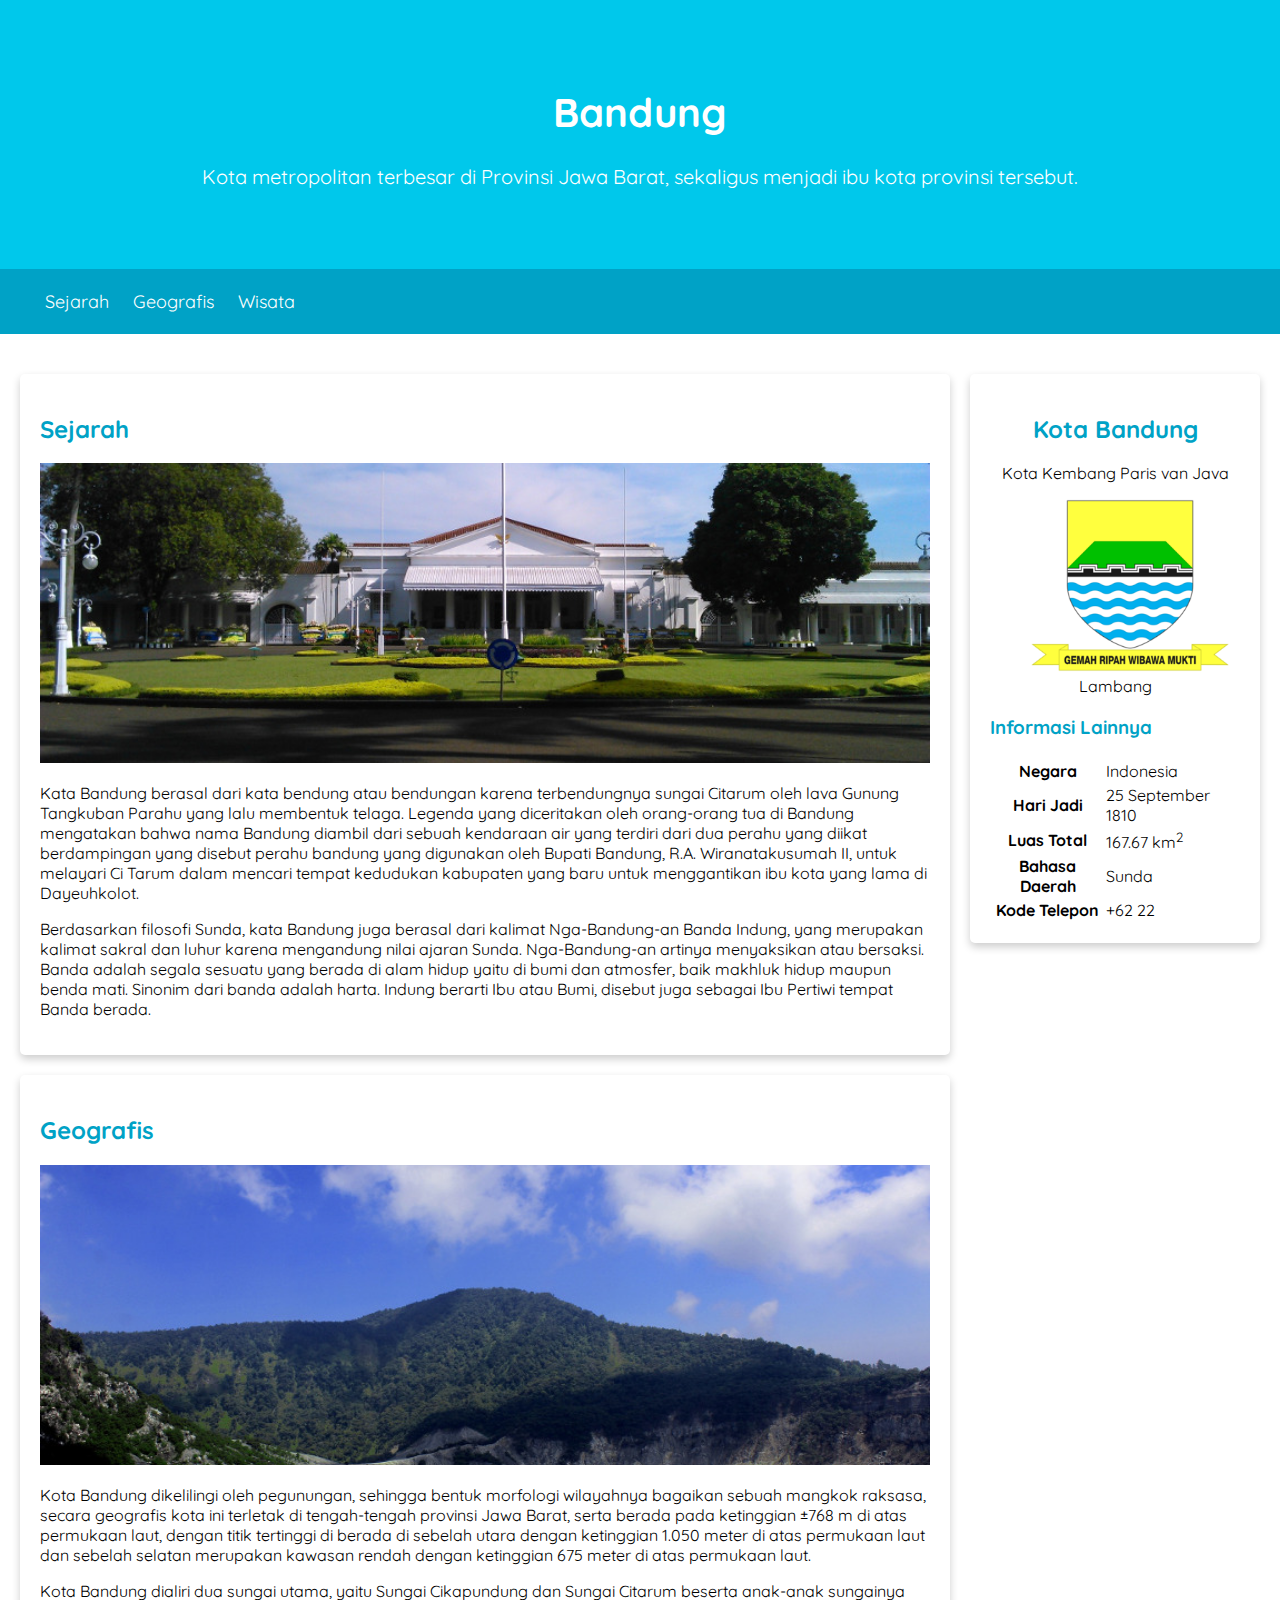
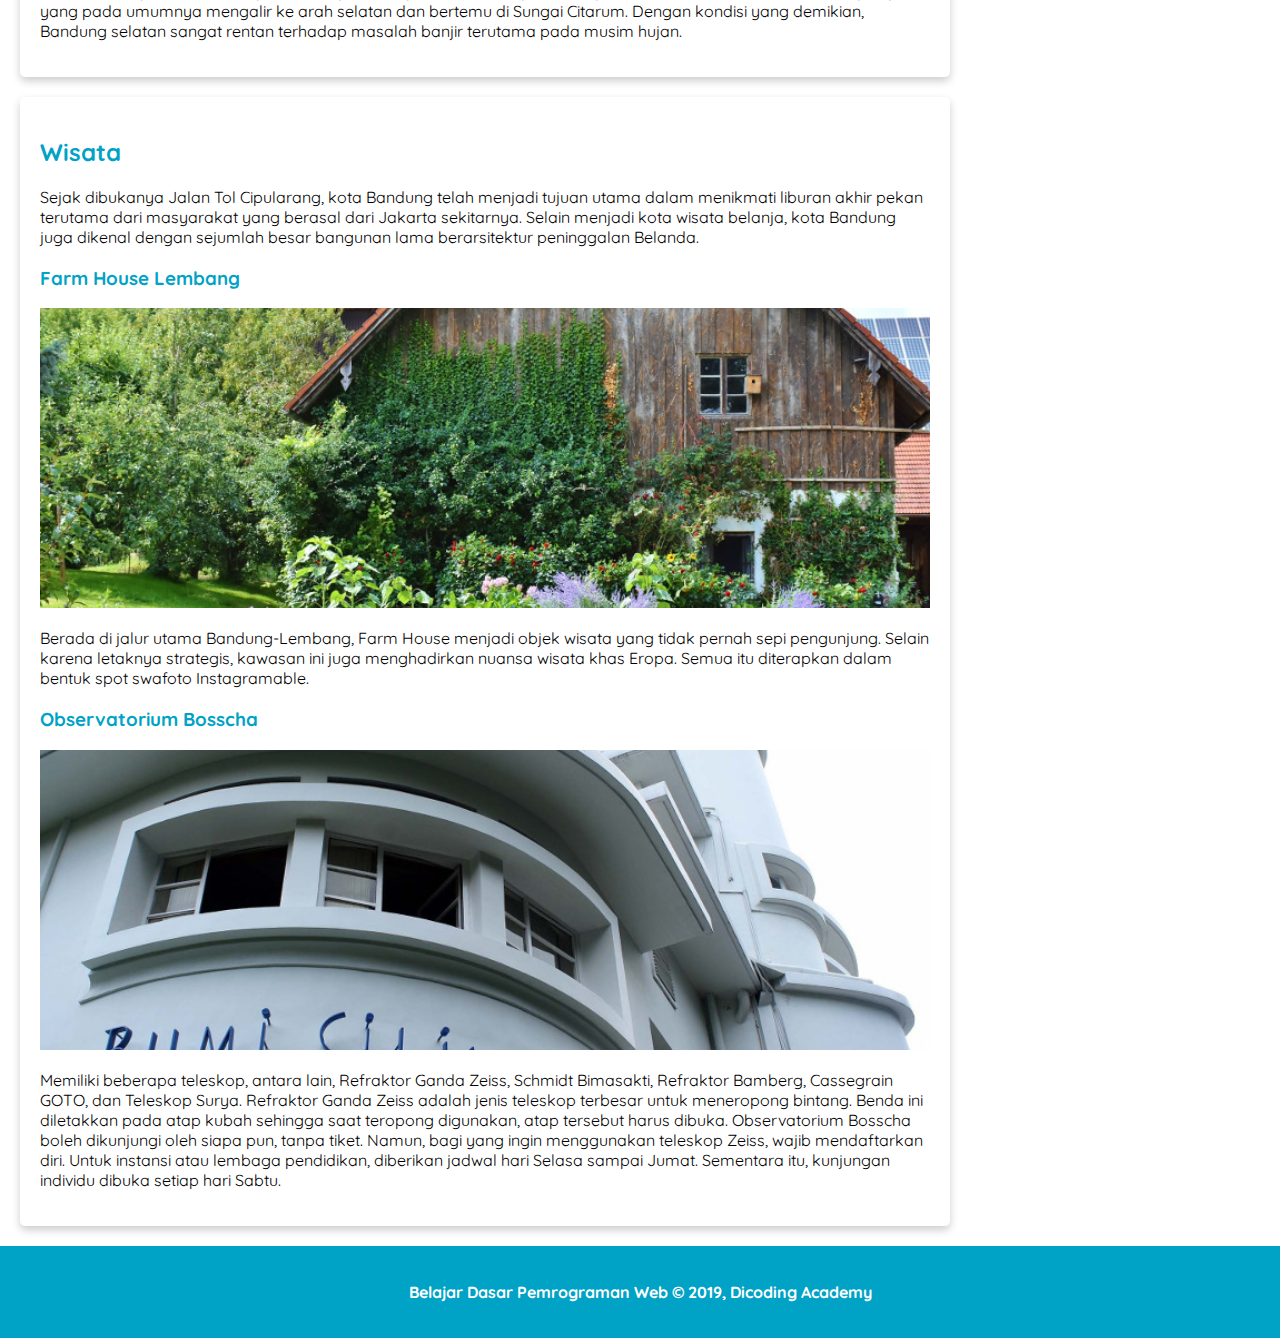
==== commit a28115d6: "menambahkan meta tag viewport" ====
--- a/index.html
+++ b/index.html
@@ -1,7 +1,7 @@
 <!DOCTYPE html>
 <html>
-<head>
     <link rel="stylesheet" href="assets/styles/style.css">
+    <meta name="viewport" content="width=device-width, initial-scale=1">
 </head>
 <body>
     <header>
--- a/assets/styles/style.css
+++ b/assets/styles/style.css
@@ -82,4 +82,30 @@
     font-weight: 400;
     text-decoration: none;
     color: white;
+}
+
+body {
+    font-family: "Quicksand", sans-serif;
+    margin: 0;
+    padding: 0;
+}
+
+main {
+    padding: 20px;
+    overflow: auto;
+}
+
+#content {
+    float: left;
+    width: 75%;
+}
+
+aside {
+    float: right;
+    width: 25%;
+    padding-left: 20px;
+}
+
+* {
+    box-sizing: border-box;
 }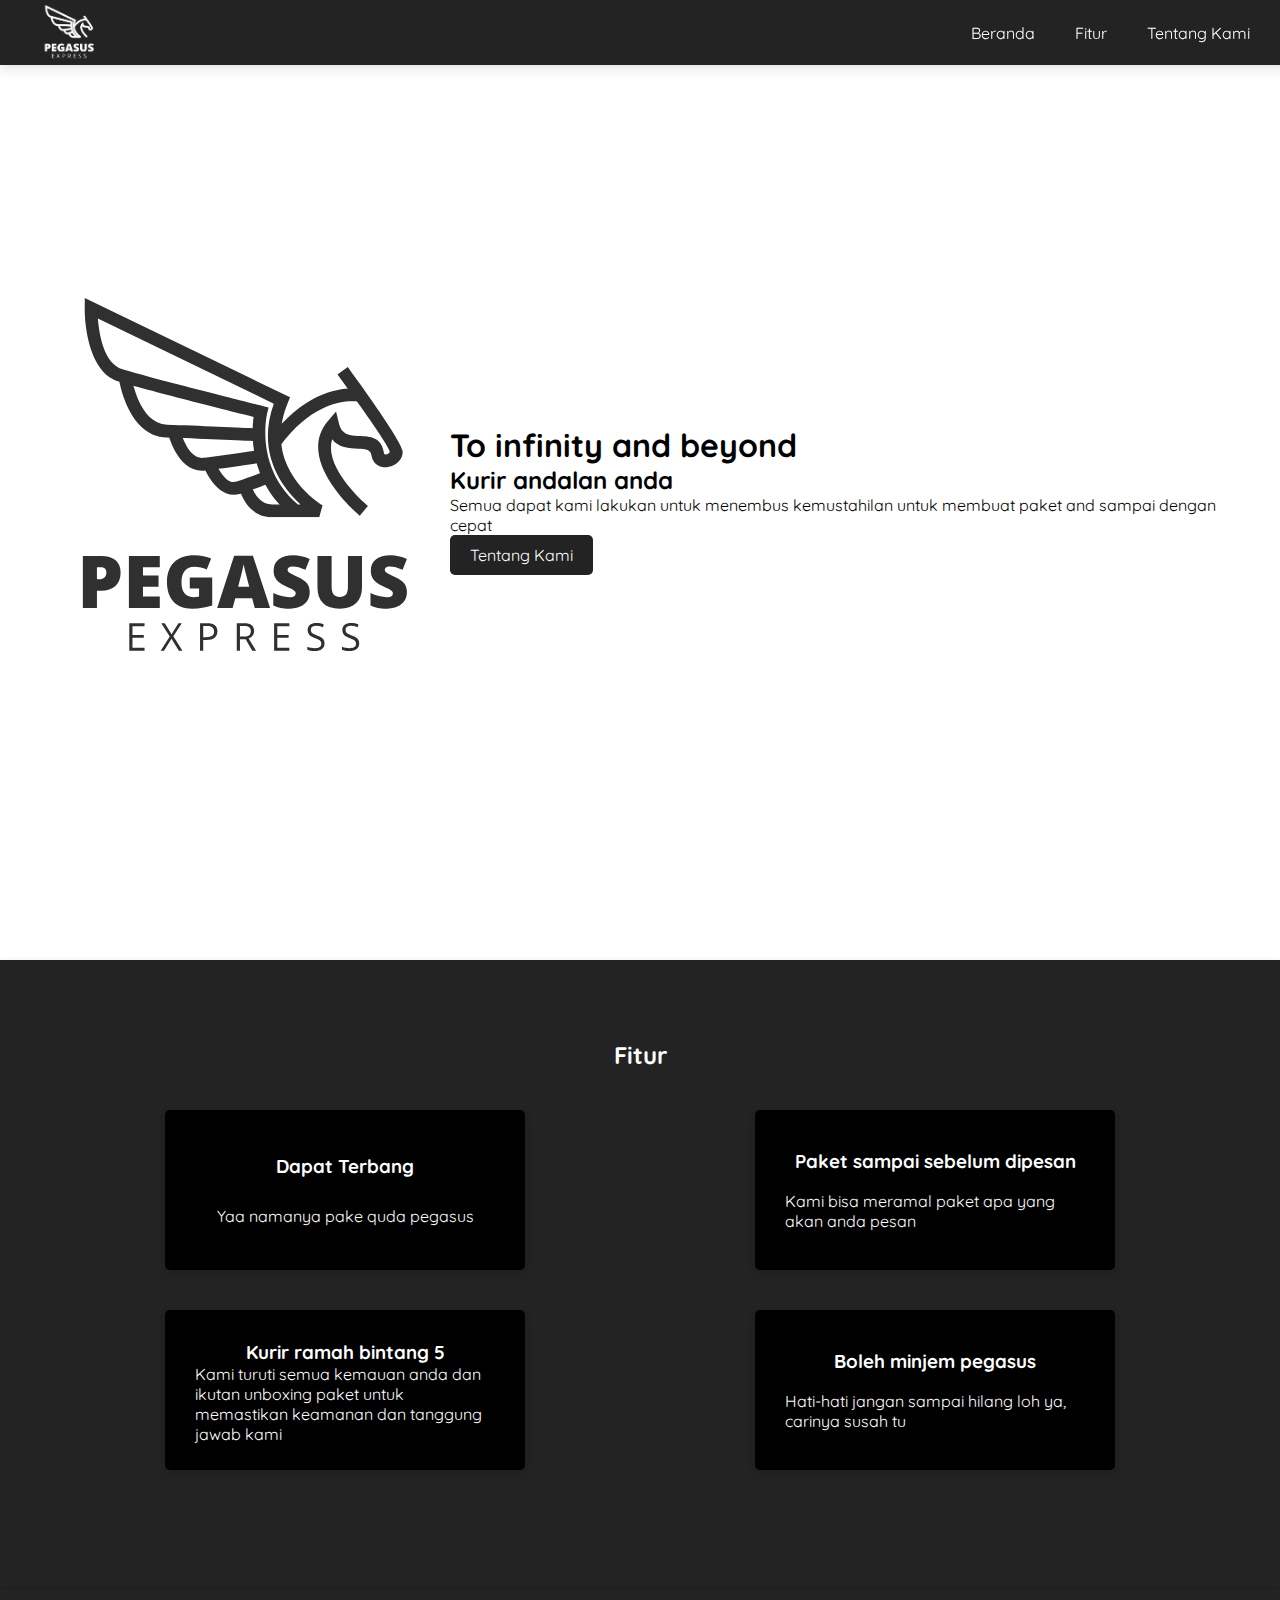
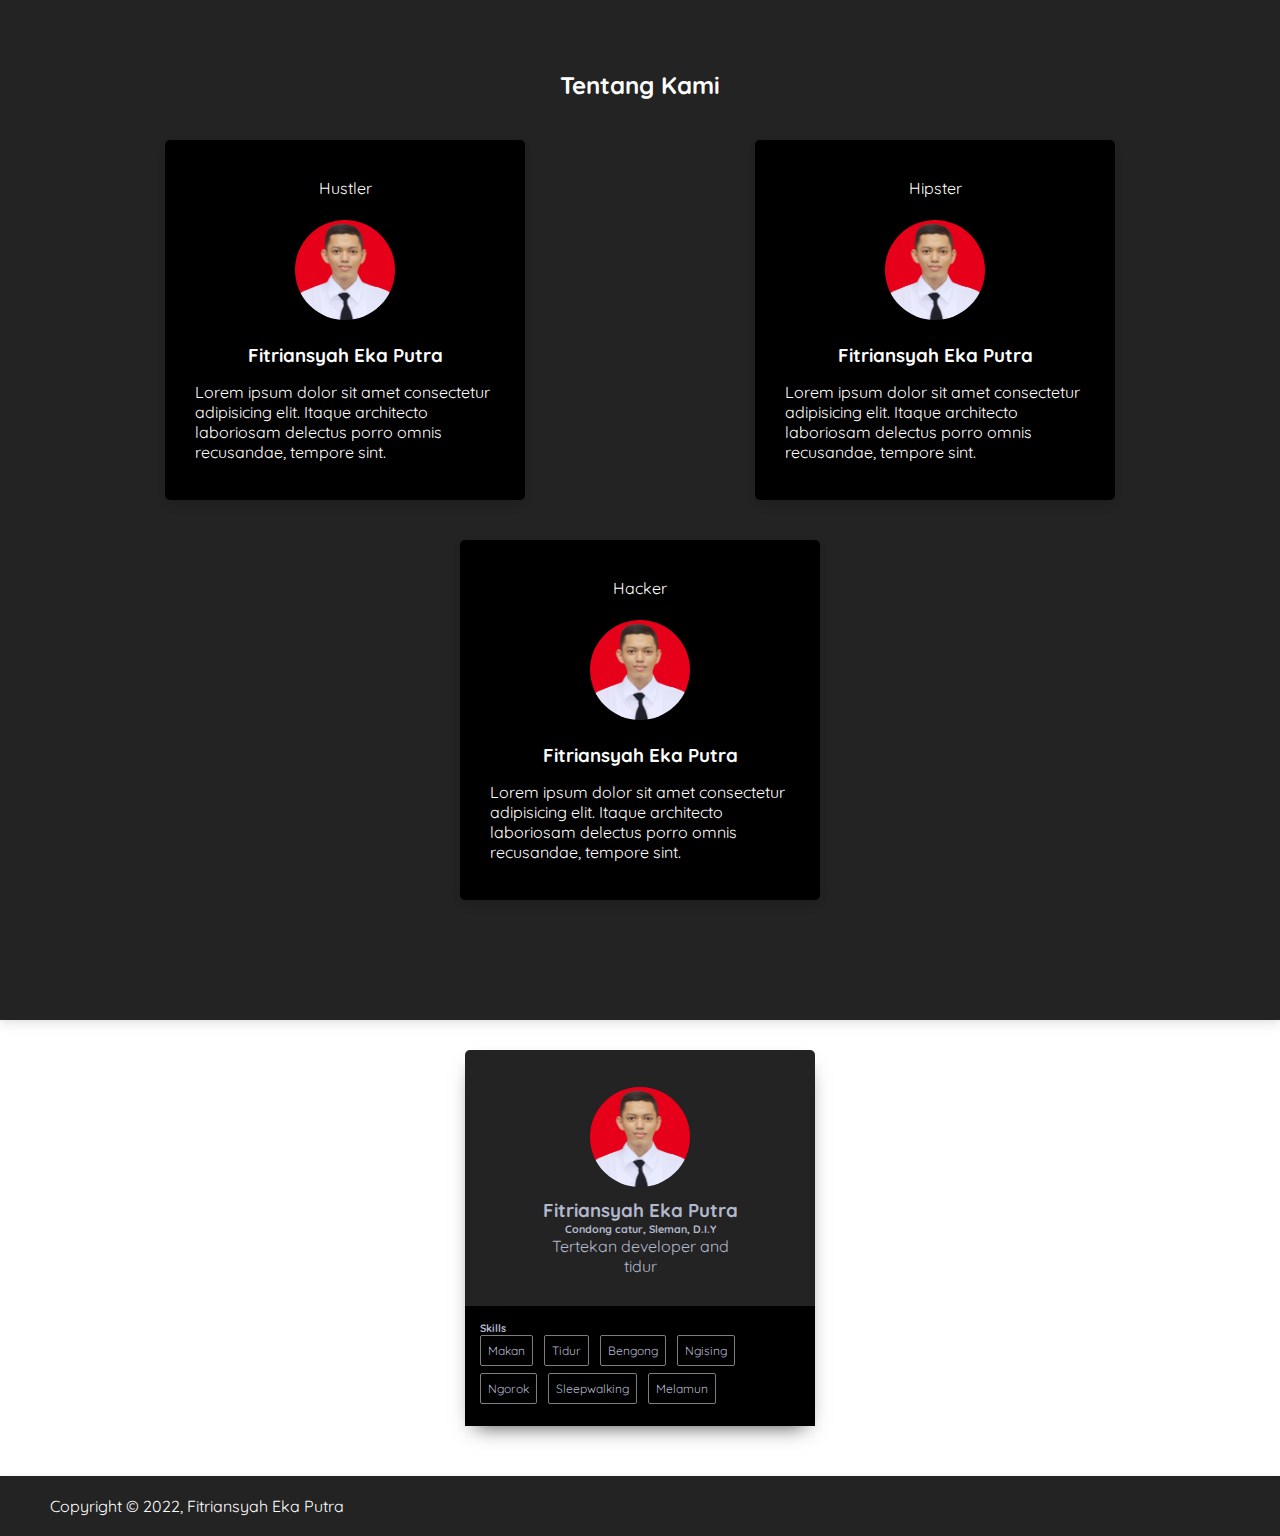
==== commit 39175ed4: "fix md file" ====
--- a/index.html
+++ b/index.html
@@ -1,99 +1,135 @@
 <!DOCTYPE html>
-<html>
+<html lang="en">
+<head>
+    <meta charset="UTF-8">
+    <meta http-equiv="X-UA-Compatible" content="IE=edge">
+    <meta name="viewport" content="width=device-width, initial-scale=1.0">
     <link rel="stylesheet" href="assets/styles/style.css">
-    <meta name="viewport" content="width=device-width, initial-scale=1">
+    <title>Document</title>
 </head>
 <body>
     <header>
-        <div class="jumbotron">
-            <h1>Bandung</h1>
-            <p>Kota metropolitan terbesar di Provinsi Jawa Barat, sekaligus menjadi ibu kota provinsi tersebut.</p>
-        </div>
+        <!-- jumbotron -->
+        <!-- navigation bar -->
         <nav>
-            <ul>
-                <li><a href="#sejarah">Sejarah</a></li>
-                <li><a href="#geografis">Geografis</a></li>
-                <li><a href="#wisata">Wisata</a></li>
+            <!-- image -->
+            <img src="/assets/images/express.png" alt="express white" width="60px">
+            <!--<svg width="70px" height="70px">
+                <image xlink:href="assets/images/express1.svg" width="60" height="60" />
+            </svg> -->
+            <ul class="navigation">
+                <li><a href="#beranda">Beranda</a></li>
+                <li><a href="#fitur">Fitur</a></li>
+                <li><a href="#tentangKami">Tentang Kami</a></li>
             </ul>
+            <div class="dropdown">
+                <button onclick="myFunction()" class="dropbtn">Menu</button>
+                <ul id="dropdown-list" class="dropdown-content">
+                    <li><a href="#beranda">Beranda</a></li>
+                    <li><a href="#fitur">Fitur</a></li>
+                    <li><a href="#tentangKami">Tentang Kami</a></li>
+                </ul>
+            </div>
         </nav>
     </header>
 
     <main>
+        <!-- content -->
         <div id="content">
-            <article id="sejarah" class="card">
-                <h2>Sejarah</h2>
-                <img src="assets/image/history.jpg" alt="sejarah" class="featured-image">
-                <p>Kata Bandung berasal dari kata bendung atau bendungan karena terbendungnya sungai Citarum oleh lava Gunung Tangkuban Parahu yang lalu membentuk telaga. Legenda yang diceritakan oleh orang-orang tua di Bandung mengatakan bahwa nama Bandung diambil dari sebuah kendaraan air yang terdiri dari dua perahu yang diikat berdampingan yang disebut perahu bandung yang digunakan oleh Bupati Bandung, R.A. Wiranatakusumah II, untuk melayari Ci Tarum dalam mencari tempat kedudukan kabupaten yang baru untuk menggantikan ibu kota yang lama di Dayeuhkolot.</p>
-                <p>Berdasarkan filosofi Sunda, kata Bandung juga berasal dari kalimat Nga-Bandung-an Banda Indung, yang merupakan kalimat sakral dan luhur karena mengandung nilai ajaran Sunda. Nga-Bandung-an artinya menyaksikan atau bersaksi. Banda adalah segala sesuatu yang berada di alam hidup yaitu di bumi dan atmosfer, baik makhluk hidup maupun benda mati. Sinonim dari banda adalah harta. Indung berarti Ibu atau Bumi, disebut juga sebagai Ibu Pertiwi tempat Banda berada.</p>
-            </article>
-
-            <article id="geografis" class="card">
-                <h2>Geografis</h2>
-                <img src="assets/image/geografis.jpg" alt="geografis" class="featured-image">
-                <p>Kota Bandung dikelilingi oleh pegunungan, sehingga bentuk morfologi wilayahnya bagaikan sebuah mangkok raksasa, secara geografis kota ini terletak di tengah-tengah provinsi Jawa Barat, serta berada pada ketinggian ±768 m di atas permukaan laut, dengan titik tertinggi di berada di sebelah utara dengan ketinggian 1.050 meter di atas permukaan laut dan sebelah selatan merupakan kawasan rendah dengan ketinggian 675 meter di atas permukaan laut.</p>
-                <p>Kota Bandung dialiri dua sungai utama, yaitu Sungai Cikapundung dan Sungai Citarum beserta anak-anak sungainya yang pada umumnya mengalir ke arah selatan dan bertemu di Sungai Citarum. Dengan kondisi yang demikian, Bandung selatan sangat rentan terhadap masalah banjir terutama pada musim hujan.</p>
-            </article>
-            
-            <article id="wisata" class="card">
-                <h2>Wisata</h2>
-                <p>Sejak dibukanya Jalan Tol Cipularang, kota Bandung telah menjadi tujuan utama dalam menikmati liburan akhir pekan terutama dari masyarakat yang berasal dari Jakarta sekitarnya. Selain menjadi kota wisata belanja, kota Bandung juga dikenal dengan sejumlah besar bangunan lama berarsitektur peninggalan Belanda.</p>
-                
-                <section>
-                    <h3>Farm House Lembang</h3>
-                    <img src="assets/image/farm-house.jpg" alt="farm house" class="featured-image">
-                    <p>Berada di jalur utama Bandung-Lembang, Farm House menjadi objek wisata yang tidak pernah sepi pengunjung. Selain karena letaknya strategis, kawasan ini juga menghadirkan nuansa wisata khas Eropa. Semua itu diterapkan dalam bentuk spot swafoto Instagramable.</p>
+            <!-- beranda -->
+            <article id="beranda">
+                <section id="beranda-bigicon">
+                    <svg width="400" height="400">
+                        <image xlink:href="assets/images/express.svg" width="400" height="400" />
+                    </svg>
+                </section>
+                <section id="beranda-text">
+                    <h1>To infinity and beyond</h1>
+                    <h2>Kurir andalan anda</h2>
+                    <p>Semua dapat kami lakukan untuk menembus kemustahilan untuk membuat paket and sampai dengan cepat</p>
+                    <a id="button" href="#tentangKami">
+                        Tentang Kami
+                    </a>
                 </section>
 
-                <section>
-                    <h3>Observatorium Bosscha</h3>
-                    <img src="assets/image/bosscha.jpg" alt="bosscha" class="featured-image">
-                    <p>Memiliki beberapa teleskop, antara lain, Refraktor Ganda Zeiss, Schmidt Bimasakti, Refraktor Bamberg, Cassegrain GOTO, dan Teleskop Surya. Refraktor Ganda Zeiss adalah jenis teleskop terbesar untuk meneropong bintang. Benda ini diletakkan pada atap kubah sehingga saat teropong digunakan, atap tersebut harus dibuka. Observatorium Bosscha boleh dikunjungi oleh siapa pun, tanpa tiket. Namun, bagi yang ingin menggunakan teleskop Zeiss, wajib mendaftarkan diri. Untuk instansi atau lembaga pendidikan, diberikan jadwal hari Selasa sampai Jumat. Sementara itu, kunjungan individu dibuka setiap hari Sabtu.</p>
-                </section>
             </article>
+            <!-- fitur -->
+            <article id="fitur">
+                <div class="title">
+                    <h2>Fitur</h2>
+                </div>
+                <div id="fitur-flex">
+                    <section class="fitur-card">
+                        <h3>Dapat Terbang</h3>
+                        <p>Yaa namanya pake quda pegasus</p>
+                    </section>
+                    <section class="fitur-card">
+                        <h3>Paket sampai sebelum dipesan</h3>
+                        <p>Kami bisa meramal paket apa yang akan anda pesan</p>
+                    </section>
+                    <section class="fitur-card">
+                        <h3>Kurir ramah bintang 5</h3>
+                        <p>Kami turuti semua kemauan anda dan ikutan unboxing paket untuk memastikan keamanan dan tanggung jawab kami</p>
+                    </section>
+                    <section class="fitur-card">
+                        <h3>Boleh minjem pegasus</h3>
+                        <p>Hati-hati jangan sampai hilang loh ya, carinya susah tu</p>
+                    </section>
+                </div>
+            </article>
+                
+            <!-- tentangKami -->
+            <article id="tentangKami">
+                <div class="title">
+                    <h2>Tentang Kami</h2>
+                </div>
+                <div id="tentangkami-flex">
+                    <section>
+                        <p>Hustler</p>
+                        <img src="/assets/images/fep.png" class="round" width="100px">
+                        <h3>Fitriansyah Eka Putra</h3>
+                        <p>Lorem ipsum dolor sit amet consectetur adipisicing elit. Itaque architecto laboriosam delectus porro omnis recusandae, tempore sint.</p>
+                    </section>
+                    <section>
+                        <p>Hipster</p>
+                        <img src="/assets/images/fep.png" class="round" width="100px">
+                        <h3>Fitriansyah Eka Putra</h3>
+                        <p>Lorem ipsum dolor sit amet consectetur adipisicing elit. Itaque architecto laboriosam delectus porro omnis recusandae, tempore sint.</p>
+                    </section>
+                    <section>
+                        <p>Hacker</p>
+                        <img src="/assets/images/fep.png" class="round" width="100px">
+                        <h3>Fitriansyah Eka Putra</h3>
+                        <p>Lorem ipsum dolor sit amet consectetur adipisicing elit. Itaque architecto laboriosam delectus porro omnis recusandae, tempore sint.</p>
+                    </section>
+                </div>
+            </article>
+            <!-- biodata (aside) -->
+            <aside>
+                <div id="biodata">
+                    <img src="/assets/images/fep.png" class="round" width="100px">
+                    <h3>Fitriansyah Eka Putra</h3>
+                    <h6>Condong catur, Sleman, D.I.Y</h6>
+                    <p>Tertekan developer and <br/>tidur</p>      
+                    <div class="skills">
+                        <h6>Skills</h6>
+                        <ul>
+                            <li>Makan</li>
+                            <li>Tidur</li>
+                            <li>Bengong</li>
+                            <li>Ngising</li>
+                            <li>Ngorok</li>
+                            <li>Sleepwalking</li>
+                            <li>Melamun</li>
+                        </ul>
+                    </div>
+                </div>
+            </aside>
         </div>
-
-        <aside>
-            <article class="profile card" >
-                <header>
-                    <h2>Kota Bandung</h2>
-                    <p>Kota Kembang Paris van Java</p>
-                    <figure>
-                        <img src="assets/image/bandung-badge.png" >
-                        <figcaption>Lambang</figcaption>
-                    </figure>
-                </header>
-                <section>
-                    <h3>Informasi Lainnya</h3>
-                    <table>
-                        <tr>
-                            <th>Negara</th>
-                            <td>Indonesia</td>
-                        </tr>
-                        <tr>
-                            <th>Hari Jadi</th>
-                            <td>25 September 1810</td>
-                        </tr>
-                        <tr>
-                            <th>Luas Total</th>
-                            <td>167.67 km<sup>2</sup></td>
-                        </tr>
-                        <tr>
-                            <th>Bahasa Daerah</th>
-                            <td>Sunda</td>
-                        </tr>
-                        <tr>
-                            <th>Kode Telepon</th>
-                            <td>+62 22</td>
-                        </tr>
-                    </table>
-                </section>
-            </article>
-        </aside>
     </main>
-
     <footer>
-        <p>Belajar Dasar Pemrograman Web &#169; 2019, Dicoding Academy</p>
+        <p>Copyright &#169; 2022, Fitriansyah Eka Putra</p>
     </footer>
-
+    <script src="assets/js/script.js"></script>
 </body>
-</html>+</html>
--- a/assets/styles/style.css
+++ b/assets/styles/style.css
@@ -1,111 +1,256 @@
 @import url('https://fonts.googleapis.com/css2?family=Quicksand:wght@400;700&display=swap');
 
-body {
-    font-family: 'Quicksand', sans-serif;
-}
-
-h2 {
-    color: #00a2c6;
-}
-
-h3 {
-    color: #00a2c6;
-}
-
-footer {
-    padding: 20px;
-    color: white;
-    background-color: #00a2c6;
-}
-
-nav a {
-    font-size: 18px;
-    font-weight: 400;
-    text-decoration: none;
-}
-
-nav a:hover {
-    font-weight: bold;
-}
-
-.profile header {
-    text-align: center;
-}
-
-footer {
-    padding: 20px;
-    color: white;
-    background-color: #00a2c6;
-    text-align: center;
-    font-weight: bold;
-}
-
-.featured-image {
-    width: 100%;
-    max-height: 300px;
-    object-fit: cover;
-    object-position: center;
-}
-
-.profile img {
-    width: 200px;
-}
-
-.card {
-    box-shadow: 0 4px 8px 0 rgba(0, 0, 0, 0.2);
-    border-radius: 5px;
-    padding: 20px;
-    margin-top: 20px;
-}
-
-.jumbotron {
-    padding: 60px;
-    background-color: #00c8eb;
-    text-align: center;
-    font-size: 20px;
-    color: white;
-}
-
-nav li {
-    display: inline;
-    list-style-type: none;
-    margin-right: 20px;
-}
-
-nav {
-    background-color: #00a2c6;
-    padding: 5px;
-}
-
-nav a {
-    font-size: 18px;
-    font-weight: 400;
-    text-decoration: none;
-    color: white;
-}
-
-body {
-    font-family: "Quicksand", sans-serif;
+/* reset */
+*, *::after, *::before {
     margin: 0;
     padding: 0;
-}
-
-main {
-    padding: 20px;
-    overflow: auto;
-}
-
-#content {
+    border-style: border-box;
+}
+
+a{
+    text-decoration: none;
+    color: inherit;
+}
+
+li{
+    list-style: none;
+}
+
+li:hover{
+    font-weight: bold;
+}
+
+button {
+    border: none;
+    background: none;
+}
+
+
+body{
+    font-family: 'Quicksand', sans-serif;
+}
+
+nav {
+    background-color: #232323;
+    position: fixed;
+    width: 100vw;
+    display: flex;
+    justify-content: space-between;
+    align-items: center;
+    padding-left: 40px;
+    padding-right: 40px;
+    box-shadow: 0 6px 10px rgba(0,0,0,.08), 0 0 6px rgba(0,0,0,.05);
+}
+
+nav img {
+    padding-top: 5px;
+}
+
+
+.navigation {
+    display: flex;
+    align-items: center;
+    column-gap: 40px;
+    color: white;
+    margin-right: 70px;
+}
+
+.dropdown{
+    display: none;
+    align-items: center;
+    column-gap: 40px;
+    margin-right: 70px;
     float: left;
-    width: 75%;
-}
-
-aside {
-    float: right;
-    width: 25%;
-    padding-left: 20px;
-}
-
-* {
-    box-sizing: border-box;
-}+    overflow: hidden;
+}
+
+.dropdown-content{
+    margin-right: 100px;
+    margin-top: 180px;
+    background-color: #232323;
+    box-shadow: 0 6px 10px rgba(0,0,0,.08), 0 0 6px rgba(0,0,0,.05);
+	border-radius: 5px;
+    display: none;
+    position: absolute;
+    min-width: 100px;
+    overflow: hidden;
+    right: 0;
+    z-index: 1;
+}
+
+.dropdown-content a{
+    color: white;
+    padding: 12px 16px;
+    text-decoration: none;
+    display: block;
+}
+
+.dropdown-content a:hover{
+    font-weight: bold;
+}
+
+.dropbtn{
+    font-family: 'Quicksand', sans-serif;
+    margin-right: 10px;
+    font-size: 16px;
+    background-color: white;
+    color: #232323;
+    padding: 10px 20px;
+    border-radius: 5px;
+    cursor: pointer;
+    font-weight: bold;
+}
+
+#beranda {
+    padding: 50px 50px 10px 50px;
+    display: flex;
+    justify-content: space-around;
+    align-items: center;
+    height: 100vh;
+    box-shadow: 0 6px 10px rgba(0,0,0,.08), 0 0 6px rgba(0,0,0,.05);
+}
+
+#button {
+    display: inline-block;
+    background-color: #232323;
+    color: white;
+    padding: 10px 20px;
+    border-radius: 5px;
+    cursor: pointer;
+}
+
+.show {display: block;}
+
+#fitur, #tentangKami {
+    padding: 80px 50px 100px 50px;
+    display: flex;
+    flex-direction: column;
+    justify-content: space-around;
+    align-items: center;
+    box-shadow: 0 6px 10px rgba(0,0,0,.08), 0 0 6px rgba(0,0,0,.05);
+    background-color: #232323;
+}
+
+.title {
+    padding-bottom: 20px;
+    color: white;
+}
+
+#fitur-flex, #tentangkami-flex {
+    display: flex;
+    flex-direction: row;
+    justify-content: space-around;
+    align-items: center;
+    flex-wrap: wrap;
+}
+
+.fitur-card, #tentangKami section{
+    width: 300px;
+    height: 300px;
+    border-radius: 5px;
+    box-shadow: 0 6px 10px rgba(0,0,0,.08), 0 0 6px rgba(0,0,0,.05);
+    display: flex;
+    flex-direction: column;
+    justify-content: space-around;
+    align-items: center;
+    margin: 20px;
+    padding: 30px;
+    background-color: black;
+    transition: transform .2s;
+    -webkit-transition: transform .2s;
+    -moz-transition: transform .2s;
+    -ms-transition: transform .2s;
+    -o-transition: transform .2s;
+}
+
+.fitur-card:hover, #tentangKami section:hover{
+    transform: scale(1.05);
+    box-shadow: 0 10px 20px rgba(0,0,0,.12), 0 4px 8px rgba(0,0,0,.06);
+}
+
+
+
+.fitur-card{
+    height: 100px;
+}
+
+.fitur-card h3, .fitur-card p, #tentangKami section h3, #tentangKami section p {
+    color: white;
+}
+
+
+#biodata {
+	background-color: #232323;
+	border-radius: 5px;
+	box-shadow: 0px 10px 20px -10px rgba(0,0,0,0.75);
+	color: #B3B8CD;
+	padding-top: 30px;
+	position: relative;
+	width: 350px;
+	max-width: 100%;
+	text-align: center;
+    margin: auto;
+    margin-top: 30px;
+    transition: transform .2s;
+}
+
+#biodata:hover{
+    transform: scale(1.05);
+    box-shadow: 0 10px 20px rgba(0,0,0,.12), 0 4px 8px rgba(0,0,0,.06);
+}
+
+.round {
+	border-radius: 50%;
+	padding: 7px;
+}
+
+.skills {
+	background-color: #000000;
+	text-align: left;
+	padding: 15px;
+	margin-top: 30px;
+}
+
+.skills ul {
+	list-style-type: none;
+	margin: 0;
+	padding: 0;
+}
+
+.skills ul li {
+	border: 1px solid #7e7e80;
+	border-radius: 2px;
+	display: inline-block;
+	font-size: 12px;
+	margin: 0 7px 7px 0;
+	padding: 7px;
+	-webkit-border-radius: 2px;
+	-moz-border-radius: 2px;
+	-ms-border-radius: 2px;
+	-o-border-radius: 2px;
+}
+
+footer {
+    margin-top: 50px;
+    background-color: #232323;
+    color: white;
+    padding: 20px 50px;
+    display: flex;
+    justify-content: space-between;
+    align-items: center;
+    box-shadow: 0 6px 10px rgba(0,0,0,.08), 0 0 6px rgba(0,0,0,.05);
+}
+
+@media screen and (max-width: 700px) {
+    #beranda{
+        flex-direction: column;
+    }
+
+    .navigation {
+        display: none;
+    }
+
+    .dropdown {
+        display: flex;
+    }
+}
